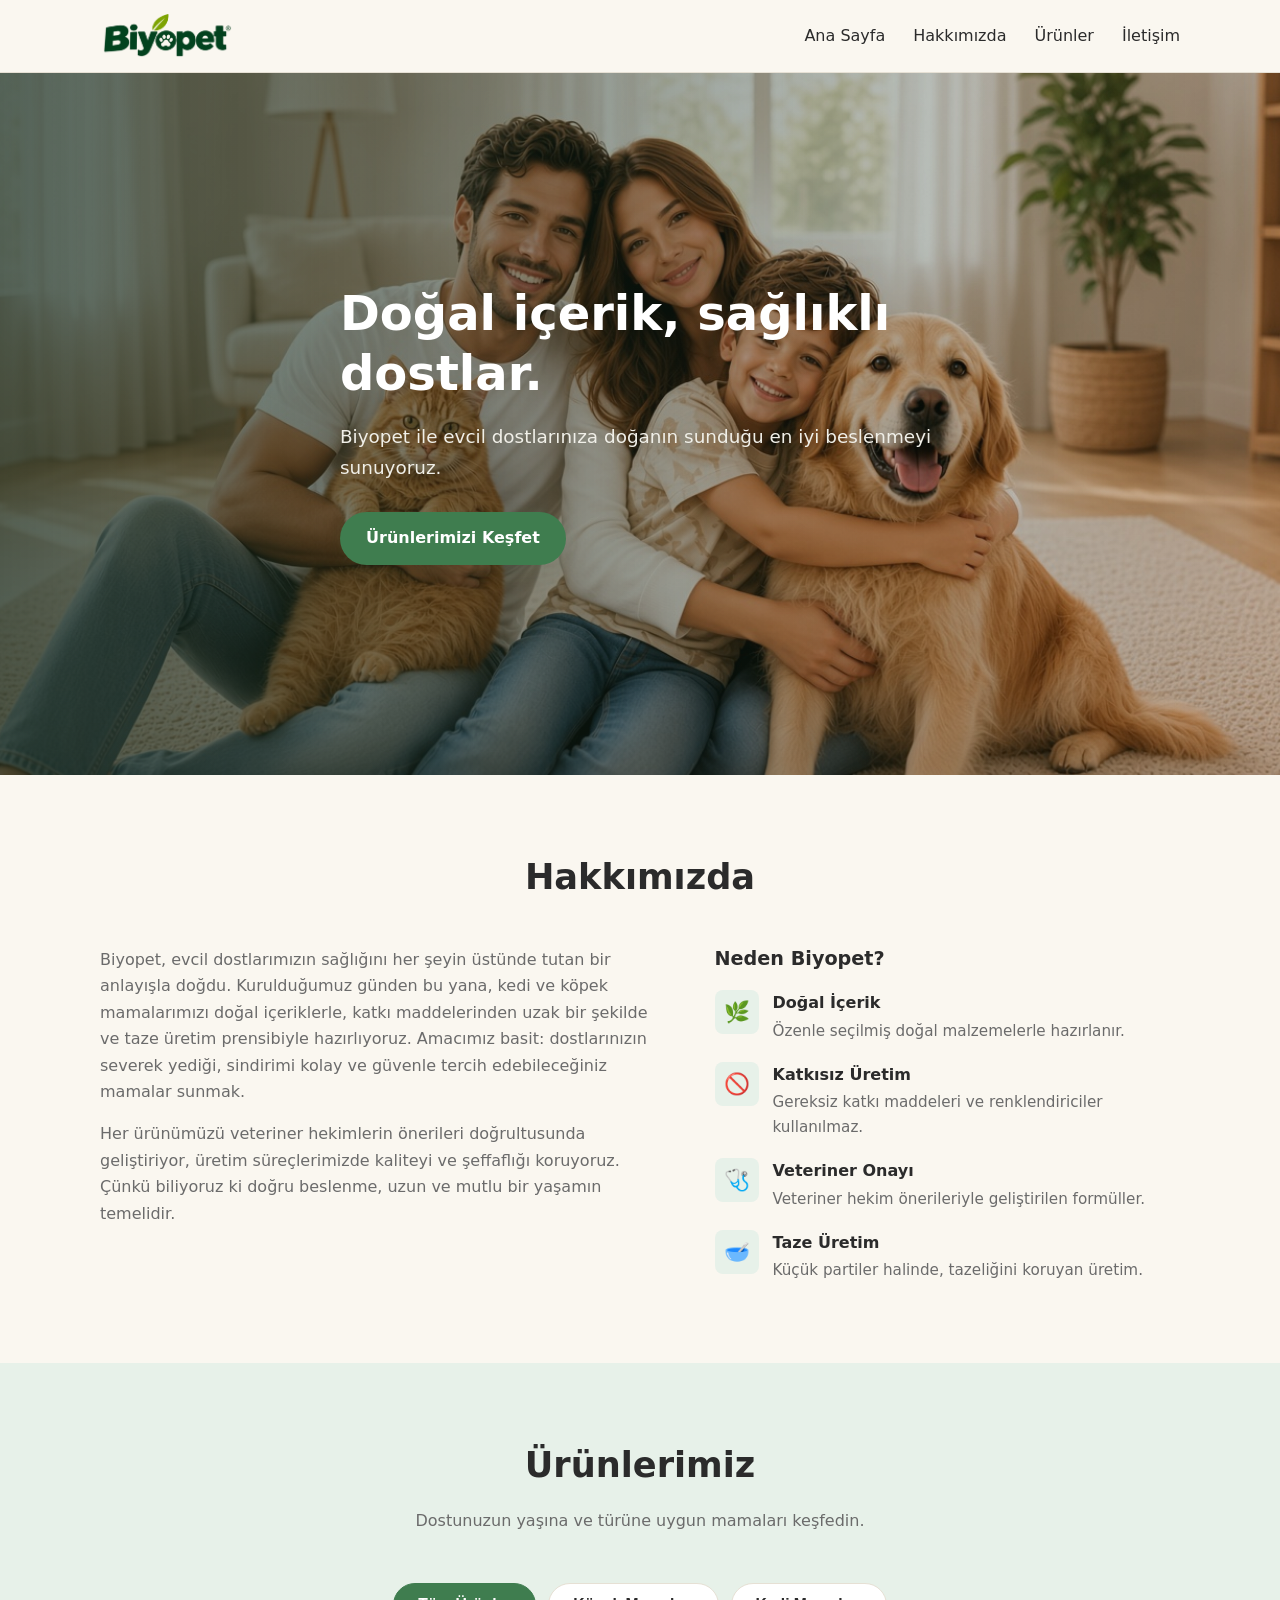
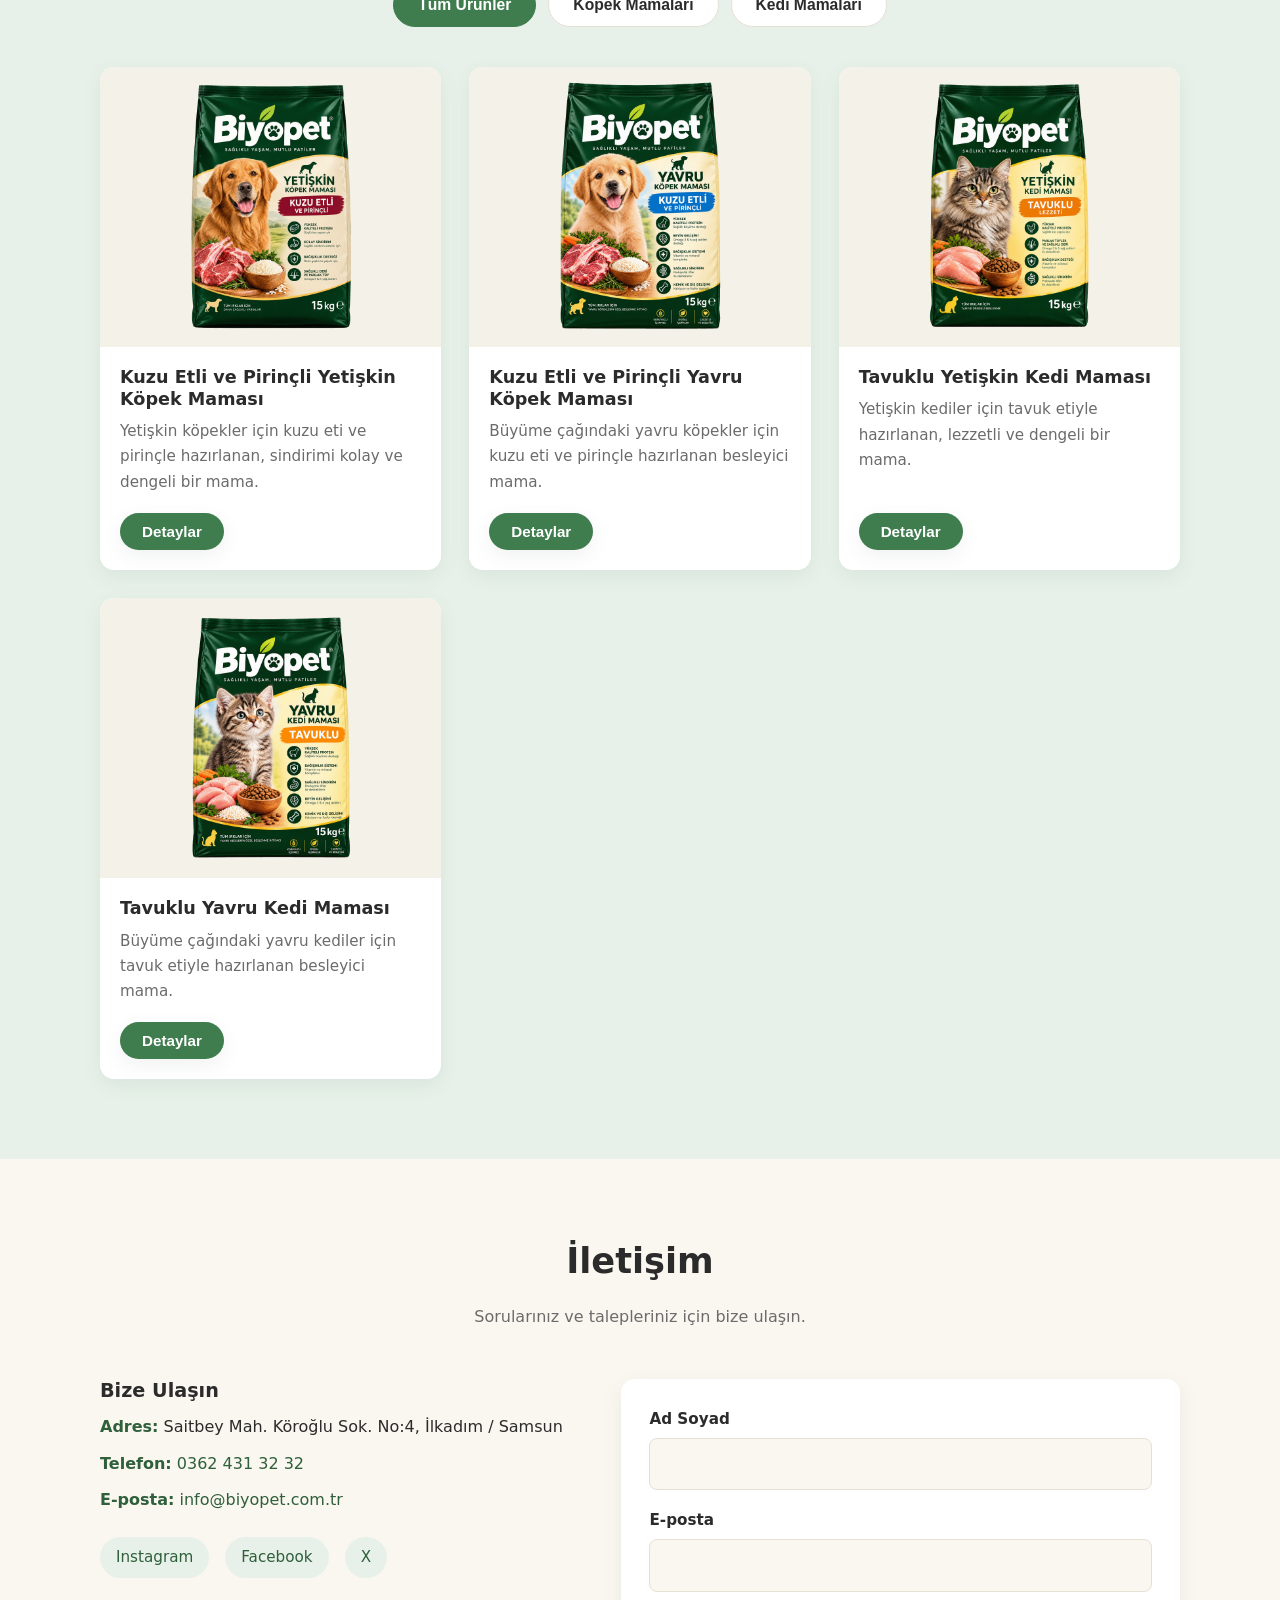
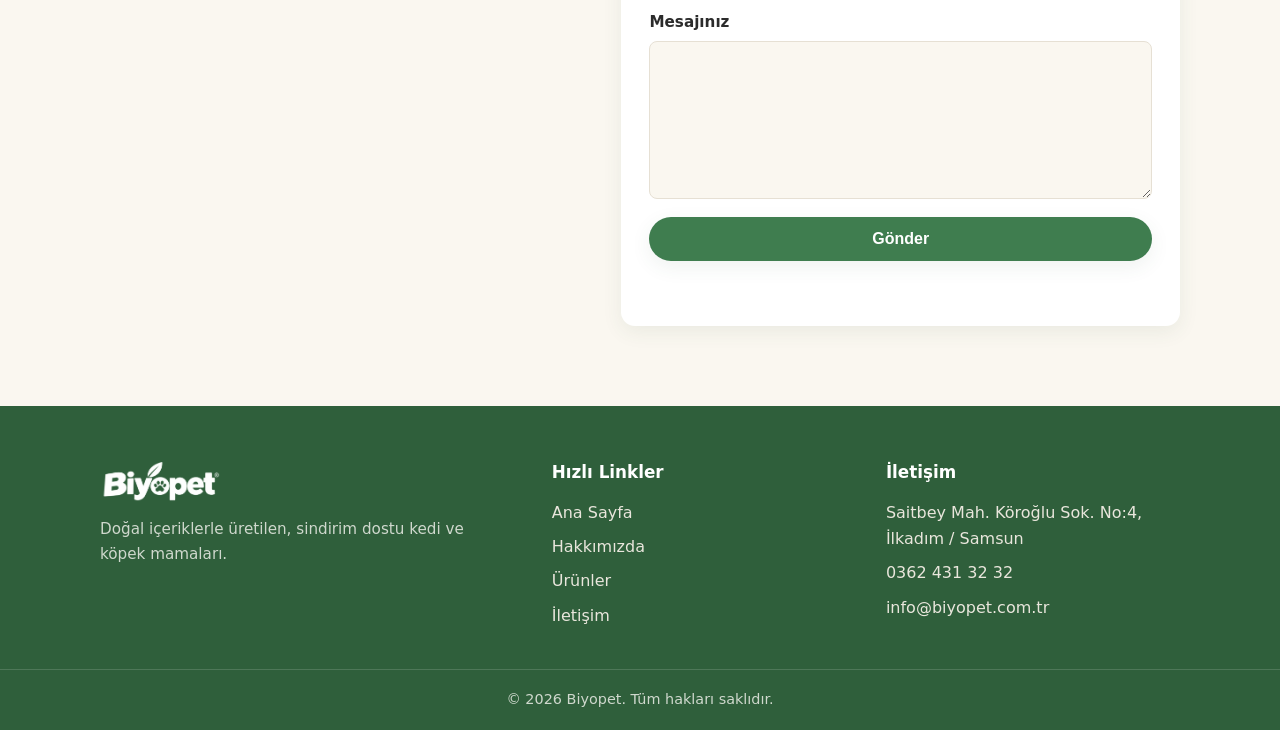
==== index.html @ e40a9bed "Add files via upload" ====
<!DOCTYPE html>
<html lang="tr">
<head>
  <meta charset="UTF-8" />
  <meta name="viewport" content="width=device-width, initial-scale=1.0" />
  <title>Biyopet | Doğal İçerikli Kedi ve Köpek Maması</title>
  <meta name="description" content="Biyopet, doğal içeriklerle üretilen, sindirim dostu ve veteriner onaylı kedi ve köpek mamaları sunar. Evcil dostlarınız için sağlıklı beslenme." />
  <meta name="theme-color" content="#3f7d4f" />

  <!-- Open Graph (opsiyonel, sosyal medya paylaşımı için) -->
  <meta property="og:title" content="Biyopet | Doğal İçerikli Kedi ve Köpek Maması" />
  <meta property="og:description" content="Doğal içeriklerle üretilen, sindirim dostu kedi ve köpek mamaları." />
  <meta property="og:type" content="website" />
  <meta property="og:image" content="images/hero.jpg" />

  <link rel="icon" type="image/png" href="images/logo.png" />
  <link rel="stylesheet" href="css/style.css" />
</head>
<body>

  <!-- ===================== HEADER / NAVBAR ===================== -->
  <header class="site-header" id="siteHeader">
    <div class="container header-inner">
      <a href="#anasayfa" class="logo-link" aria-label="Biyopet ana sayfa">
        <img src="images/logo.png" alt="Biyopet logosu" class="logo" />
      </a>

      <!-- Mobil hamburger butonu -->
      <button class="nav-toggle" id="navToggle" aria-label="Menüyü aç" aria-expanded="false" aria-controls="primaryNav">
        <span class="hamburger"></span>
      </button>

      <nav class="primary-nav" id="primaryNav" aria-label="Ana menü">
        <ul>
          <li><a href="#anasayfa">Ana Sayfa</a></li>
          <li><a href="#hakkimizda">Hakkımızda</a></li>
          <li><a href="#urunler">Ürünler</a></li>
          <li><a href="#iletisim">İletişim</a></li>
        </ul>
      </nav>
    </div>
  </header>

  <main>

    <!-- ===================== HERO ===================== -->
    <!-- HERO SLOGAN METNİ: burayı düzenle -->
    <section class="hero" id="anasayfa" aria-label="Tanıtım">
      <div class="hero-bg" role="img" aria-label="Bir aile, kedi ve köpeğiyle birlikte"></div>
      <div class="hero-overlay"></div>
      <div class="container hero-content">
        <h1>Doğal içerik, sağlıklı dostlar.</h1>
        <p>Biyopet ile evcil dostlarınıza doğanın sunduğu en iyi beslenmeyi sunuyoruz.</p>
        <a href="#urunler" class="btn btn-primary">Ürünlerimizi Keşfet</a>
      </div>
    </section>

    <!-- ===================== HAKKIMIZDA ===================== -->
    <section class="section about" id="hakkimizda">
      <div class="container">
        <div class="section-head">
          <h2>Hakkımızda</h2>
        </div>

        <div class="about-grid">
          <div class="about-text">
            <!-- HAKKIMIZDA METNİ: burayı düzenle -->
            <p>
              Biyopet, evcil dostlarımızın sağlığını her şeyin üstünde tutan bir anlayışla doğdu.
              Kurulduğumuz günden bu yana, kedi ve köpek mamalarımızı doğal içeriklerle, katkı maddelerinden
              uzak bir şekilde ve taze üretim prensibiyle hazırlıyoruz. Amacımız basit: dostlarınızın
              severek yediği, sindirimi kolay ve güvenle tercih edebileceğiniz mamalar sunmak.
            </p>
            <p>
              Her ürünümüzü veteriner hekimlerin önerileri doğrultusunda geliştiriyor, üretim süreçlerimizde
              kaliteyi ve şeffaflığı koruyoruz. Çünkü biliyoruz ki doğru beslenme, uzun ve mutlu bir yaşamın
              temelidir.
            </p>
          </div>

          <div class="about-features">
            <h3>Neden Biyopet?</h3>
            <ul class="feature-list">
              <!-- İkonlu maddeler: buradaki metinleri düzenleyebilirsin -->
              <li>
                <span class="feature-icon" aria-hidden="true">🌿</span>
                <div>
                  <strong>Doğal İçerik</strong>
                  <p>Özenle seçilmiş doğal malzemelerle hazırlanır.</p>
                </div>
              </li>
              <li>
                <span class="feature-icon" aria-hidden="true">🚫</span>
                <div>
                  <strong>Katkısız Üretim</strong>
                  <p>Gereksiz katkı maddeleri ve renklendiriciler kullanılmaz.</p>
                </div>
              </li>
              <li>
                <span class="feature-icon" aria-hidden="true">🩺</span>
                <div>
                  <strong>Veteriner Onayı</strong>
                  <p>Veteriner hekim önerileriyle geliştirilen formüller.</p>
                </div>
              </li>
              <li>
                <span class="feature-icon" aria-hidden="true">🥣</span>
                <div>
                  <strong>Taze Üretim</strong>
                  <p>Küçük partiler halinde, tazeliğini koruyan üretim.</p>
                </div>
              </li>
            </ul>
          </div>
        </div>
      </div>
    </section>

    <!-- ===================== ÜRÜNLER ===================== -->
    <section class="section products" id="urunler">
      <div class="container">
        <div class="section-head">
          <h2>Ürünlerimiz</h2>
          <p class="section-sub">Dostunuzun yaşına ve türüne uygun mamaları keşfedin.</p>
        </div>

        <!-- Kategori sekmeleri: Tümü / Köpek / Kedi -->
        <div class="tabs" role="tablist" aria-label="Ürün kategorileri">
          <button class="tab is-active" role="tab" aria-selected="true" data-category="tumu" id="tab-tumu" aria-controls="productGrid">
            Tüm Ürünler
          </button>
          <button class="tab" role="tab" aria-selected="false" data-category="kopek" id="tab-kopek" aria-controls="productGrid">
            Köpek Mamaları
          </button>
          <button class="tab" role="tab" aria-selected="false" data-category="kedi" id="tab-kedi" aria-controls="productGrid">
            Kedi Mamaları
          </button>
        </div>

        <!-- Ürün kartlarının basıldığı alan -->
        <div class="product-grid" id="productGrid" role="tabpanel" aria-labelledby="tab-tumu">
          <!-- JS ile doldurulur -->
          <p class="loading">Ürünler yükleniyor…</p>
        </div>
      </div>
    </section>

    <!-- ===================== İLETİŞİM ===================== -->
    <section class="section contact" id="iletisim">
      <div class="container">
        <div class="section-head">
          <h2>İletişim</h2>
          <p class="section-sub">Sorularınız ve talepleriniz için bize ulaşın.</p>
        </div>

        <div class="contact-grid">
          <!-- İletişim bilgileri: buradaki metinleri düzenle -->
          <div class="contact-info">
            <h3>Bize Ulaşın</h3>
            <ul class="contact-list">
              <li><strong>Adres:</strong> Saitbey Mah. Köroğlu Sok. No:4, İlkadım / Samsun</li>
              <li><strong>Telefon:</strong> <a href="tel:+903624313232">0362 431 32 32</a></li>
              <li><strong>E-posta:</strong> <a href="mailto:info@biyopet.com.tr">info@biyopet.com.tr</a></li>
            </ul>

            <div class="socials" aria-label="Sosyal medya">
              <!-- Sosyal medya linkleri: href değerlerini düzenle -->
              <a href="#" aria-label="Instagram">Instagram</a>
              <a href="#" aria-label="Facebook">Facebook</a>
              <a href="#" aria-label="X">X</a>
            </div>
          </div>

          <!-- İletişim formu (backend yok, sadece arayüz) -->
          <form class="contact-form" id="contactForm" novalidate>
            <div class="form-field">
              <label for="name">Ad Soyad</label>
              <input type="text" id="name" name="name" required autocomplete="name" />
            </div>
            <div class="form-field">
              <label for="email">E-posta</label>
              <input type="email" id="email" name="email" required autocomplete="email" />
            </div>
            <div class="form-field">
              <label for="message">Mesajınız</label>
              <textarea id="message" name="message" rows="5" required></textarea>
            </div>
            <button type="submit" class="btn btn-primary">Gönder</button>
            <p class="form-feedback" id="formFeedback" role="status" aria-live="polite"></p>
          </form>
        </div>
      </div>
    </section>

  </main>

  <!-- ===================== FOOTER ===================== -->
  <footer class="site-footer">
    <div class="container footer-grid">
      <div class="footer-brand">
        <img src="images/logo.png" alt="Biyopet logosu" class="logo footer-logo" />
        <!-- FOOTER KISA BİLGİ: burayı düzenle -->
        <p>Doğal içeriklerle üretilen, sindirim dostu kedi ve köpek mamaları.</p>
      </div>

      <div class="footer-links">
        <h3>Hızlı Linkler</h3>
        <ul>
          <li><a href="#anasayfa">Ana Sayfa</a></li>
          <li><a href="#hakkimizda">Hakkımızda</a></li>
          <li><a href="#urunler">Ürünler</a></li>
          <li><a href="#iletisim">İletişim</a></li>
        </ul>
      </div>

      <div class="footer-contact">
        <h3>İletişim</h3>
        <ul>
          <li>Saitbey Mah. Köroğlu Sok. No:4, İlkadım / Samsun</li>
          <li><a href="tel:+903624313232">0362 431 32 32</a></li>
          <li><a href="mailto:info@biyopet.com.tr">info@biyopet.com.tr</a></li>
        </ul>
      </div>
    </div>

    <div class="footer-bottom">
      <div class="container">
        <!-- TELİF SATIRI: yılı ve firma adını düzenle -->
        <p>&copy; <span id="year"></span> Biyopet. Tüm hakları saklıdır.</p>
      </div>
    </div>
  </footer>

  <!-- ===================== MODAL ===================== -->
  <div class="modal" id="productModal" aria-hidden="true" role="dialog" aria-modal="true" aria-labelledby="modalTitle">
    <div class="modal-backdrop" data-close></div>
    <div class="modal-content" role="document">
      <button class="modal-close" id="modalClose" aria-label="Kapat" data-close>&times;</button>
      <div class="modal-body">
        <img id="modalImage" src="" alt="" class="modal-image" />
        <div class="modal-text">
          <h3 id="modalTitle"></h3>
          <p id="modalLongDesc"></p>
          <h4>Öne Çıkan Özellikler</h4>
          <ul id="modalFeatures" class="modal-features"></ul>
        </div>
      </div>
    </div>
  </div>

  <script src="js/main.js" defer></script>
</body>
</html>
---- css/style.css ----
/* =========================================================
   Biyopet — style.css
   Renk paletini aşağıdaki değişkenlerden değiştirebilirsin.
   ========================================================= */

:root {
  /* Renk paleti */
  --color-primary: #3f7d4f;        /* ana yeşil */
  --color-primary-dark: #2f5f3b;   /* koyu yeşil */
  --color-primary-light: #e7f1e9;  /* açık yeşil arka plan */
  --color-accent: #c9a86a;         /* toprak/bej vurgu */
  --color-bg: #faf7f0;             /* krem arka plan */
  --color-surface: #ffffff;        /* kart yüzeyi */
  --color-text: #2b2b2b;           /* ana metin */
  --color-text-muted: #6b6b6b;     /* ikincil metin */
  --color-border: #e6e0d4;         /* ince kenarlık */
  --color-image-bg: #f4f1e8;       /* resim çerçevesi arka planı */

  /* Tipografi */
  --font-sans: system-ui, -apple-system, "Segoe UI", Roboto, "Helvetica Neue", Arial, sans-serif;

  /* Boşluk & yuvarlaklık */
  --radius-sm: 8px;
  --radius-md: 14px;
  --radius-lg: 22px;
  --shadow-soft: 0 6px 20px rgba(47, 95, 59, 0.08);
  --shadow-hover: 0 12px 28px rgba(47, 95, 59, 0.14);

  --container: 1120px;
  --transition: 0.25s ease;
}

/* ---------- Reset & temel ---------- */
*,
*::before,
*::after {
  box-sizing: border-box;
}

html {
  scroll-behavior: smooth;
  scroll-padding-top: 80px;
}

body {
  margin: 0;
  font-family: var(--font-sans);
  color: var(--color-text);
  background-color: var(--color-bg);
  line-height: 1.65;
  -webkit-font-smoothing: antialiased;
}

img {
  max-width: 100%;
  display: block;
}

a {
  color: var(--color-primary-dark);
  text-decoration: none;
  transition: color var(--transition);
}

a:hover {
  color: var(--color-primary);
}

h1, h2, h3, h4 {
  line-height: 1.25;
  margin: 0 0 0.6em;
  color: var(--color-text);
}

h1 { font-size: clamp(1.9rem, 4vw, 3rem); }
h2 { font-size: clamp(1.6rem, 3vw, 2.2rem); }
h3 { font-size: 1.2rem; }

p { margin: 0 0 1em; }

/* ---------- Yardımcılar ---------- */
.container {
  width: 100%;
  max-width: var(--container);
  margin: 0 auto;
  padding: 0 20px;
}

.section {
  padding: 80px 0;
}

.section-head {
  text-align: center;
  max-width: 640px;
  margin: 0 auto 48px;
}

.section-sub {
  color: var(--color-text-muted);
  margin: 0;
}

/* ---------- Butonlar ---------- */
.btn {
  display: inline-block;
  padding: 13px 26px;
  border-radius: 999px;
  font-weight: 600;
  font-size: 1rem;
  border: none;
  cursor: pointer;
  transition: transform var(--transition), box-shadow var(--transition), background-color var(--transition);
}

.btn-primary {
  background-color: var(--color-primary);
  color: #fff;
  box-shadow: var(--shadow-soft);
}

.btn-primary:hover {
  background-color: var(--color-primary-dark);
  color: #fff;
  transform: translateY(-2px);
  box-shadow: var(--shadow-hover);
}

/* ---------- Header / Navbar ---------- */
.site-header {
  position: sticky;
  top: 0;
  z-index: 100;
  background-color: rgba(250, 247, 240, 0.92);
  backdrop-filter: blur(8px);
  border-bottom: 1px solid var(--color-border);
}

.header-inner {
  display: flex;
  align-items: center;
  justify-content: space-between;
  height: 72px;
}

.logo {
  height: 44px;
  width: auto;
}

.primary-nav ul {
  display: flex;
  gap: 28px;
  list-style: none;
  margin: 0;
  padding: 0;
}

.primary-nav a {
  font-weight: 500;
  color: var(--color-text);
  position: relative;
  padding: 6px 0;
}

.primary-nav a::after {
  content: "";
  position: absolute;
  left: 0;
  bottom: 0;
  height: 2px;
  width: 0;
  background-color: var(--color-primary);
  transition: width var(--transition);
}

.primary-nav a:hover {
  color: var(--color-primary-dark);
}

.primary-nav a:hover::after {
  width: 100%;
}

/* Hamburger */
.nav-toggle {
  display: none;
  background: none;
  border: none;
  padding: 8px;
  cursor: pointer;
}

.hamburger,
.hamburger::before,
.hamburger::after {
  display: block;
  width: 24px;
  height: 2px;
  background-color: var(--color-text);
  transition: transform var(--transition), opacity var(--transition);
}

.hamburger {
  position: relative;
}

.hamburger::before,
.hamburger::after {
  content: "";
  position: absolute;
  left: 0;
}

.hamburger::before { top: -7px; }
.hamburger::after { top: 7px; }

.nav-toggle[aria-expanded="true"] .hamburger {
  background-color: transparent;
}
.nav-toggle[aria-expanded="true"] .hamburger::before {
  transform: rotate(45deg);
  top: 0;
}
.nav-toggle[aria-expanded="true"] .hamburger::after {
  transform: rotate(-45deg);
  top: 0;
}

/* ---------- Hero ---------- */
.hero {
  position: relative;
  min-height: 78vh;
  display: flex;
  align-items: center;
  overflow: hidden;
}

.hero-bg {
  position: absolute;
  inset: 0;
  background-image: url("../images/hero.jpg");
  background-size: cover;
  background-position: center;
  z-index: 0;
}

.hero-overlay {
  position: absolute;
  inset: 0;
  background: linear-gradient(90deg, rgba(20, 40, 25, 0.72) 0%, rgba(20, 40, 25, 0.35) 60%, rgba(20, 40, 25, 0.15) 100%);
  z-index: 1;
}

.hero-content {
  position: relative;
  z-index: 2;
  color: #fff;
  max-width: 640px;
}

.hero-content h1 {
  color: #fff;
  margin-bottom: 0.4em;
}

.hero-content p {
  font-size: 1.15rem;
  color: #f0efe8;
  margin-bottom: 1.6em;
}

/* ---------- Hakkımızda ---------- */
.about-grid {
  display: grid;
  grid-template-columns: 1.2fr 1fr;
  gap: 56px;
  align-items: start;
}

.about-text p {
  color: var(--color-text-muted);
}

.about-features h3 {
  margin-bottom: 1em;
}

.feature-list {
  list-style: none;
  margin: 0;
  padding: 0;
  display: grid;
  gap: 18px;
}

.feature-list li {
  display: flex;
  gap: 14px;
  align-items: flex-start;
}

.feature-icon {
  flex-shrink: 0;
  width: 44px;
  height: 44px;
  display: grid;
  place-items: center;
  background-color: var(--color-primary-light);
  border-radius: var(--radius-sm);
  font-size: 1.3rem;
}

.feature-list strong {
  display: block;
  margin-bottom: 2px;
}

.feature-list p {
  margin: 0;
  color: var(--color-text-muted);
  font-size: 0.95rem;
}

/* ---------- Ürünler ---------- */
.products {
  background-color: var(--color-primary-light);
}

.tabs {
  display: flex;
  justify-content: center;
  gap: 12px;
  margin-bottom: 40px;
  flex-wrap: wrap;
}

.tab {
  background-color: var(--color-surface);
  color: var(--color-text);
  border: 1px solid var(--color-border);
  padding: 12px 24px;
  border-radius: 999px;
  font-size: 0.98rem;
  font-weight: 600;
  cursor: pointer;
  white-space: nowrap;
  transition: background-color var(--transition), color var(--transition), border-color var(--transition);
}

.tab:hover {
  border-color: var(--color-primary);
}

.tab.is-active {
  background-color: var(--color-primary);
  color: #fff;
  border-color: var(--color-primary);
}

.product-grid {
  display: grid;
  grid-template-columns: repeat(auto-fill, minmax(280px, 1fr));
  gap: 28px;
}

.loading {
  grid-column: 1 / -1;
  text-align: center;
  color: var(--color-text-muted);
}

/* Ürün kartı */
.product-card {
  background-color: var(--color-surface);
  border-radius: var(--radius-md);
  overflow: hidden;
  box-shadow: var(--shadow-soft);
  display: flex;
  flex-direction: column;
  transition: transform var(--transition), box-shadow var(--transition);
  opacity: 0;
  transform: translateY(12px);
  animation: fadeUp 0.5s ease forwards;
}

.product-card:hover {
  transform: translateY(-4px);
  box-shadow: var(--shadow-hover);
}

/* Kart görseli: daha büyük alan + tam sığdırma (kırpma yok) */
.product-card img {
  width: 100%;
  height: 280px;
  object-fit: contain;
  object-position: center;
  background-color: var(--color-image-bg);
  padding: 14px;
  display: block;
}

.product-card-body {
  padding: 20px;
  display: flex;
  flex-direction: column;
  flex: 1;
}

.product-card-body h3 {
  font-size: 1.1rem;
  margin-bottom: 0.5em;
}

.product-card-body p {
  color: var(--color-text-muted);
  font-size: 0.95rem;
  flex: 1;
  margin-bottom: 1.2em;
}

.product-card-body .btn {
  align-self: flex-start;
  padding: 10px 22px;
  font-size: 0.95rem;
}

@keyframes fadeUp {
  to {
    opacity: 1;
    transform: translateY(0);
  }
}

/* ---------- İletişim ---------- */
.contact-grid {
  display: grid;
  grid-template-columns: 1fr 1.2fr;
  gap: 56px;
  align-items: start;
}

.contact-list {
  list-style: none;
  margin: 0 0 24px;
  padding: 0;
  display: grid;
  gap: 10px;
}

.contact-list strong {
  color: var(--color-primary-dark);
}

.socials {
  display: flex;
  gap: 16px;
  flex-wrap: wrap;
}

.socials a {
  padding: 8px 16px;
  border-radius: 999px;
  background-color: var(--color-primary-light);
  color: var(--color-primary-dark);
  font-weight: 500;
  font-size: 0.95rem;
  transition: background-color var(--transition), color var(--transition);
}

.socials a:hover {
  background-color: var(--color-primary);
  color: #fff;
}

/* Form */
.contact-form {
  background-color: var(--color-surface);
  padding: 28px;
  border-radius: var(--radius-md);
  box-shadow: var(--shadow-soft);
  display: grid;
  gap: 18px;
}

.form-field {
  display: grid;
  gap: 6px;
}

.form-field label {
  font-weight: 600;
  font-size: 0.95rem;
}

.form-field input,
.form-field textarea {
  font: inherit;
  padding: 12px 14px;
  border: 1px solid var(--color-border);
  border-radius: var(--radius-sm);
  background-color: var(--color-bg);
  color: var(--color-text);
  transition: border-color var(--transition), box-shadow var(--transition);
}

.form-field input:focus,
.form-field textarea:focus {
  outline: none;
  border-color: var(--color-primary);
  box-shadow: 0 0 0 3px rgba(63, 125, 79, 0.18);
}

.form-feedback {
  margin: 0;
  font-weight: 600;
  color: var(--color-primary-dark);
  min-height: 1.2em;
}

/* ---------- Footer ---------- */
.site-footer {
  background-color: var(--color-primary-dark);
  color: #e9e6dc;
  padding-top: 56px;
}

.site-footer h3 {
  color: #fff;
  font-size: 1.05rem;
  margin-bottom: 1em;
}

.footer-grid {
  display: grid;
  grid-template-columns: 1.4fr 1fr 1fr;
  gap: 40px;
  padding-bottom: 40px;
}

.footer-brand p {
  color: #cfd8cd;
  font-size: 0.95rem;
  margin-top: 1em;
}

.footer-logo {
  height: 40px;
  filter: brightness(0) invert(1);
}

.footer-links ul,
.footer-contact ul {
  list-style: none;
  margin: 0;
  padding: 0;
  display: grid;
  gap: 8px;
}

.footer-links a,
.footer-contact a {
  color: #e9e6dc;
}

.footer-links a:hover,
.footer-contact a:hover {
  color: #fff;
  text-decoration: underline;
}

.footer-bottom {
  border-top: 1px solid rgba(255, 255, 255, 0.15);
  padding: 18px 0;
  font-size: 0.9rem;
  color: #cfd8cd;
}

.footer-bottom p {
  margin: 0;
  text-align: center;
}

/* ---------- Modal ---------- */
.modal {
  position: fixed;
  inset: 0;
  z-index: 200;
  display: none;
}

.modal.is-open {
  display: block;
}

.modal-backdrop {
  position: absolute;
  inset: 0;
  background-color: rgba(20, 30, 22, 0.6);
  animation: fadeIn 0.2s ease;
}

.modal-content {
  position: relative;
  background-color: var(--color-surface);
  max-width: 760px;
  width: calc(100% - 40px);
  margin: 6vh auto;
  border-radius: var(--radius-lg);
  padding: 28px;
  max-height: 88vh;
  overflow-y: auto;
  box-shadow: var(--shadow-hover);
  animation: modalIn 0.25s ease;
}

.modal-close {
  position: absolute;
  top: 12px;
  right: 16px;
  background: none;
  border: none;
  font-size: 2rem;
  line-height: 1;
  cursor: pointer;
  color: var(--color-text-muted);
  transition: color var(--transition);
}

.modal-close:hover {
  color: var(--color-primary-dark);
}

.modal-body {
  display: grid;
  grid-template-columns: 1fr 1.3fr;
  gap: 28px;
  align-items: start;
}

/* Modal görseli: kırpılmadan tam sığdırma */
.modal-image {
  width: 100%;
  border-radius: var(--radius-md);
  object-fit: contain;
  aspect-ratio: 1 / 1;
  background-color: var(--color-image-bg);
  padding: 14px;
  display: block;
}

.modal-text h3 {
  margin-top: 0;
  padding-right: 24px;
}

.modal-text p {
  color: var(--color-text-muted);
}

.modal-features {
  list-style: none;
  margin: 0;
  padding: 0;
  display: grid;
  gap: 8px;
}

.modal-features li {
  padding-left: 26px;
  position: relative;
  color: var(--color-text);
}

.modal-features li::before {
  content: "✓";
  position: absolute;
  left: 0;
  color: var(--color-primary);
  font-weight: 700;
}

@keyframes fadeIn {
  from { opacity: 0; }
  to { opacity: 1; }
}

@keyframes modalIn {
  from { opacity: 0; transform: translateY(16px); }
  to { opacity: 1; transform: translateY(0); }
}

/* ---------- Erişilebilirlik: reduced motion ---------- */
@media (prefers-reduced-motion: reduce) {
  * {
    animation-duration: 0.001ms !important;
    transition-duration: 0.001ms !important;
    scroll-behavior: auto !important;
  }
}

/* ---------- Responsive ---------- */
@media (max-width: 900px) {
  .about-grid,
  .contact-grid {
    grid-template-columns: 1fr;
    gap: 40px;
  }

  .footer-grid {
    grid-template-columns: 1fr 1fr;
  }

  .modal-body {
    grid-template-columns: 1fr;
  }

  /* Tablet: modal görseli yatay, tamamı görünsün */
  .modal-image {
    aspect-ratio: 16 / 9;
    max-height: 360px;
  }
}

@media (max-width: 720px) {
  .section {
    padding: 60px 0;
  }

  /* Mobil menü */
  .nav-toggle {
    display: block;
  }

  .primary-nav {
    position: absolute;
    top: 72px;
    left: 0;
    right: 0;
    background-color: var(--color-surface);
    border-bottom: 1px solid var(--color-border);
    box-shadow: var(--shadow-soft);
    max-height: 0;
    overflow: hidden;
    transition: max-height 0.3s ease;
  }

  .primary-nav.is-open {
    max-height: 320px;
  }

  .primary-nav ul {
    flex-direction: column;
    gap: 0;
    padding: 8px 20px 16px;
  }

  .primary-nav li {
    border-bottom: 1px solid var(--color-border);
  }

  .primary-nav li:last-child {
    border-bottom: none;
  }

  .primary-nav a {
    display: block;
    padding: 14px 0;
  }

  .hero {
    min-height: 68vh;
  }

  /* Mobilde sekmeler eşit genişlikte 3 sütun */
  .tabs {
    gap: 8px;
    flex-wrap: nowrap;
  }

  .tab {
    flex: 1;
    padding: 10px 8px;
    font-size: 0.85rem;
    text-align: center;
  }

  /* Mobilde kart görseli biraz küçülür ama tam sığar */
  .product-card img {
    height: 220px;
    padding: 10px;
  }

  .product-grid {
    grid-template-columns: 1fr;
  }

  .footer-grid {
    grid-template-columns: 1fr;
    gap: 28px;
  }

  .modal-content {
    padding: 20px;
    margin: 4vh auto;
  }

  .modal-image {
    max-height: 260px;
    padding: 10px;
  }
}
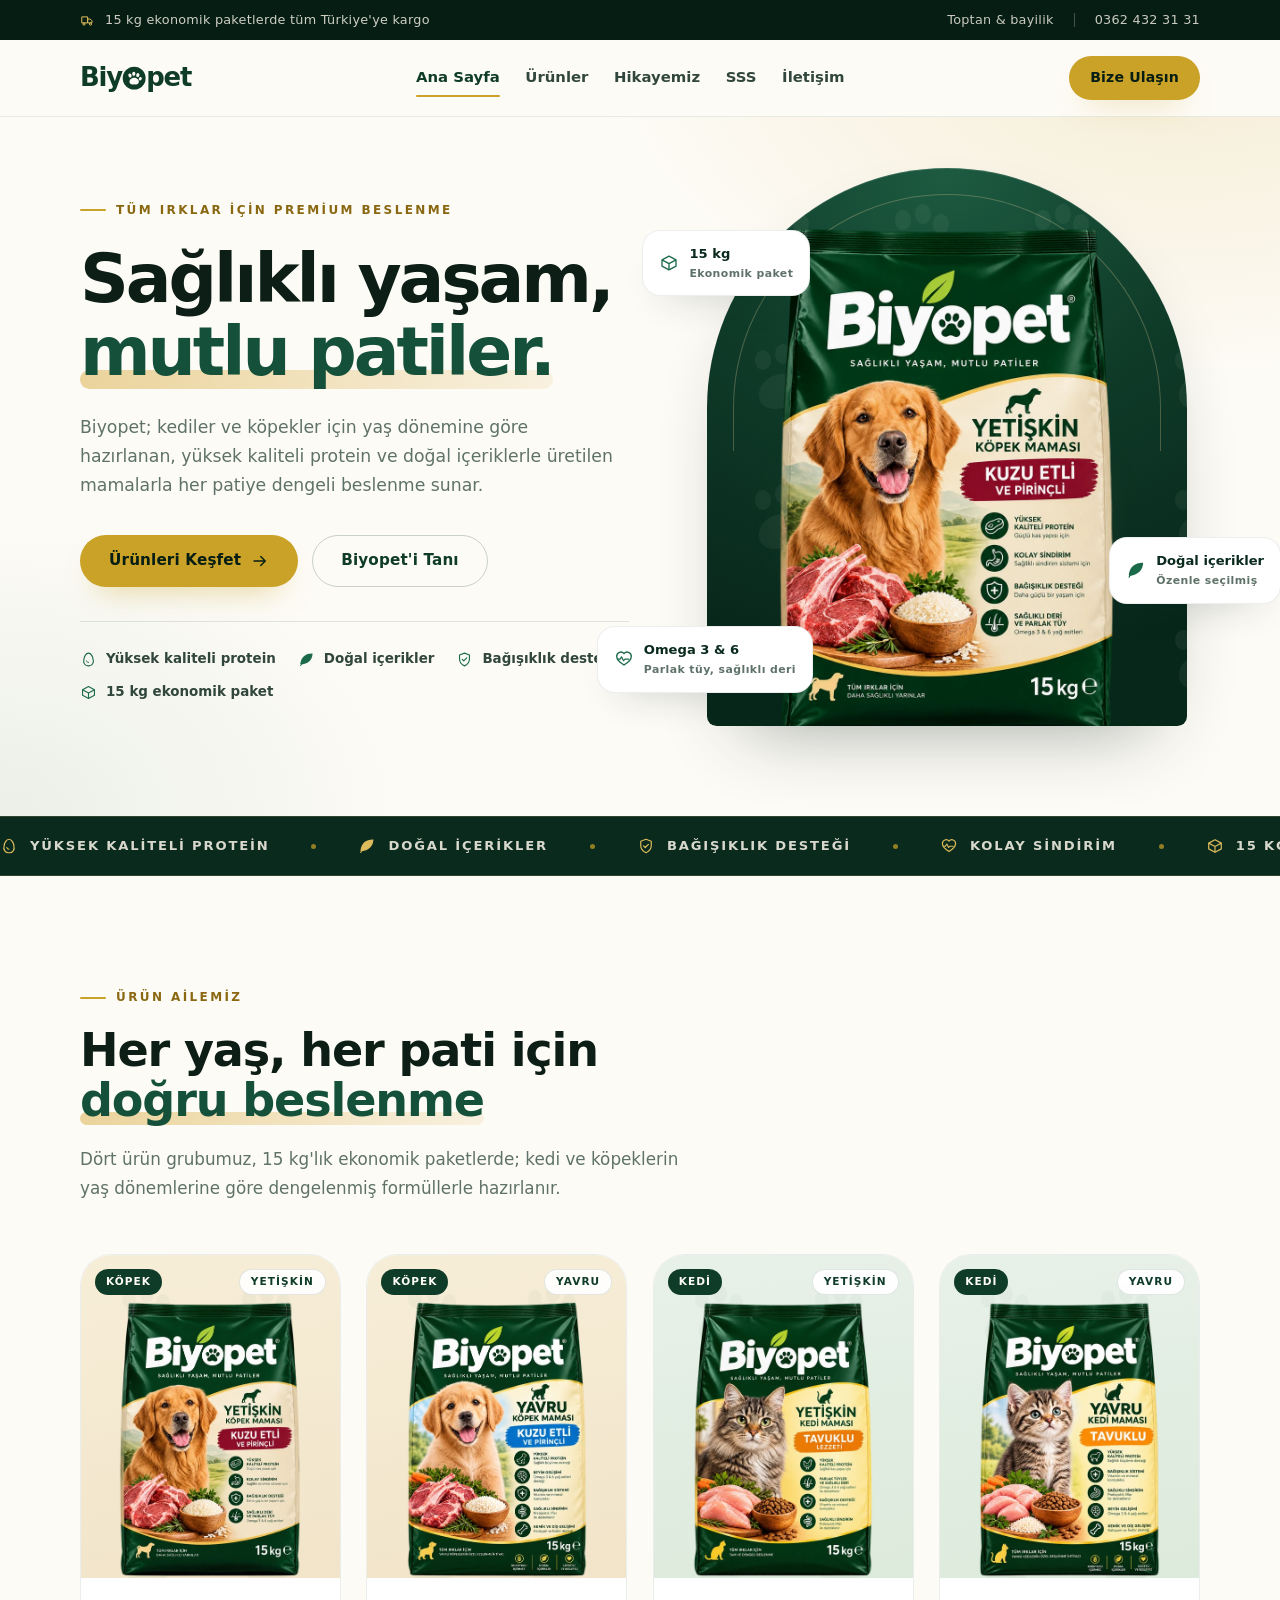
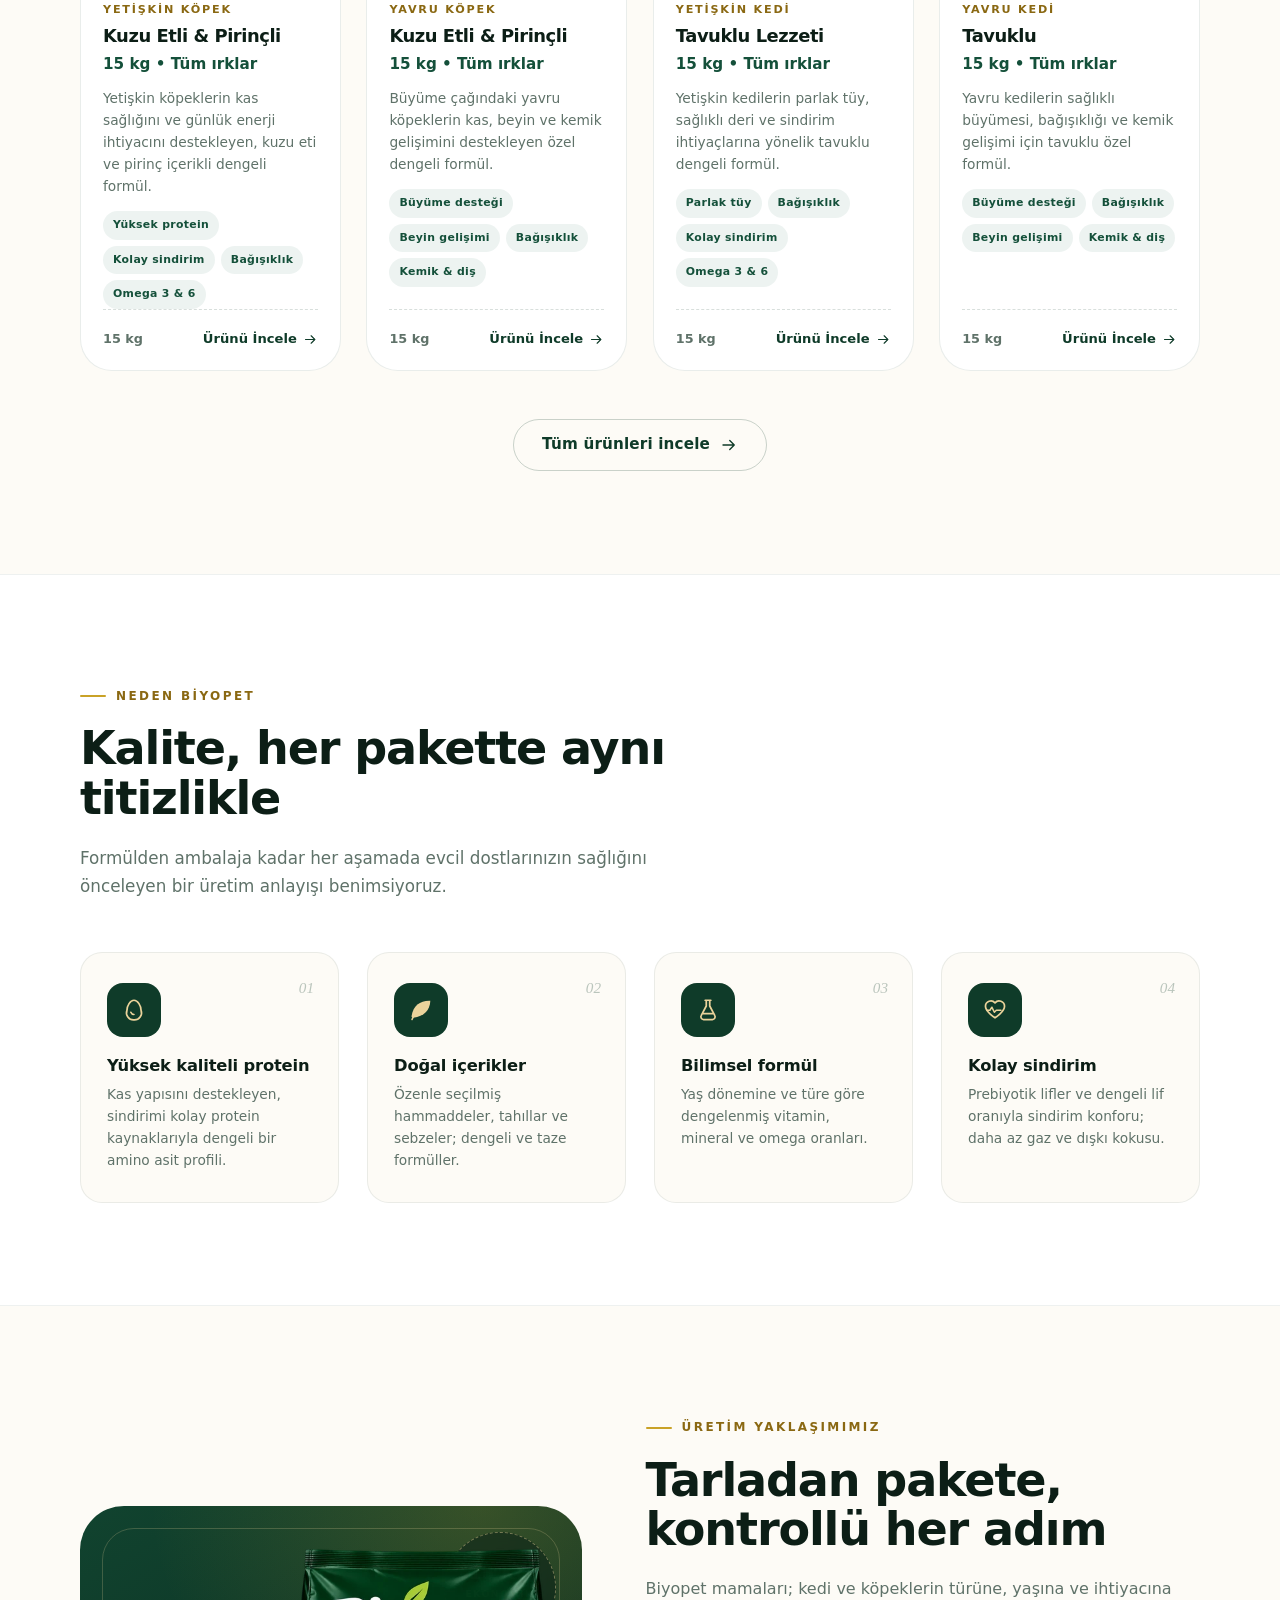
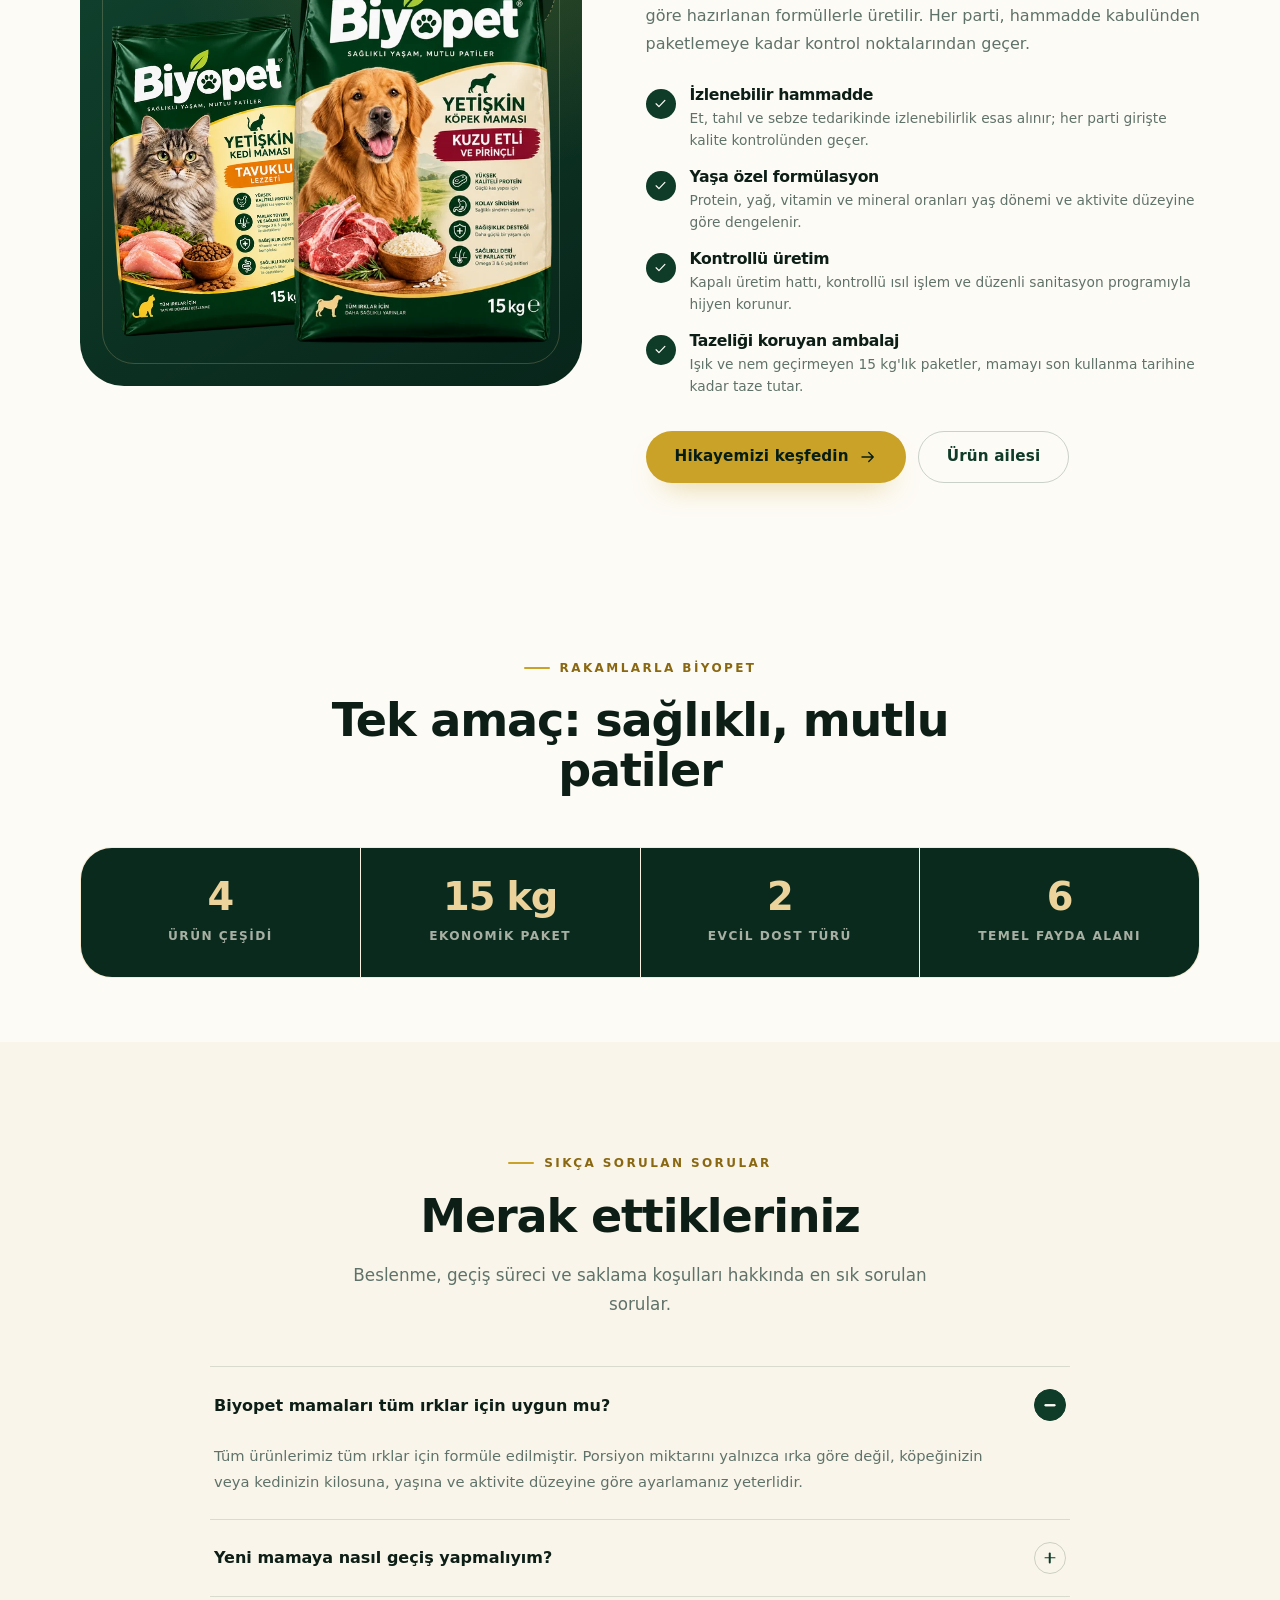
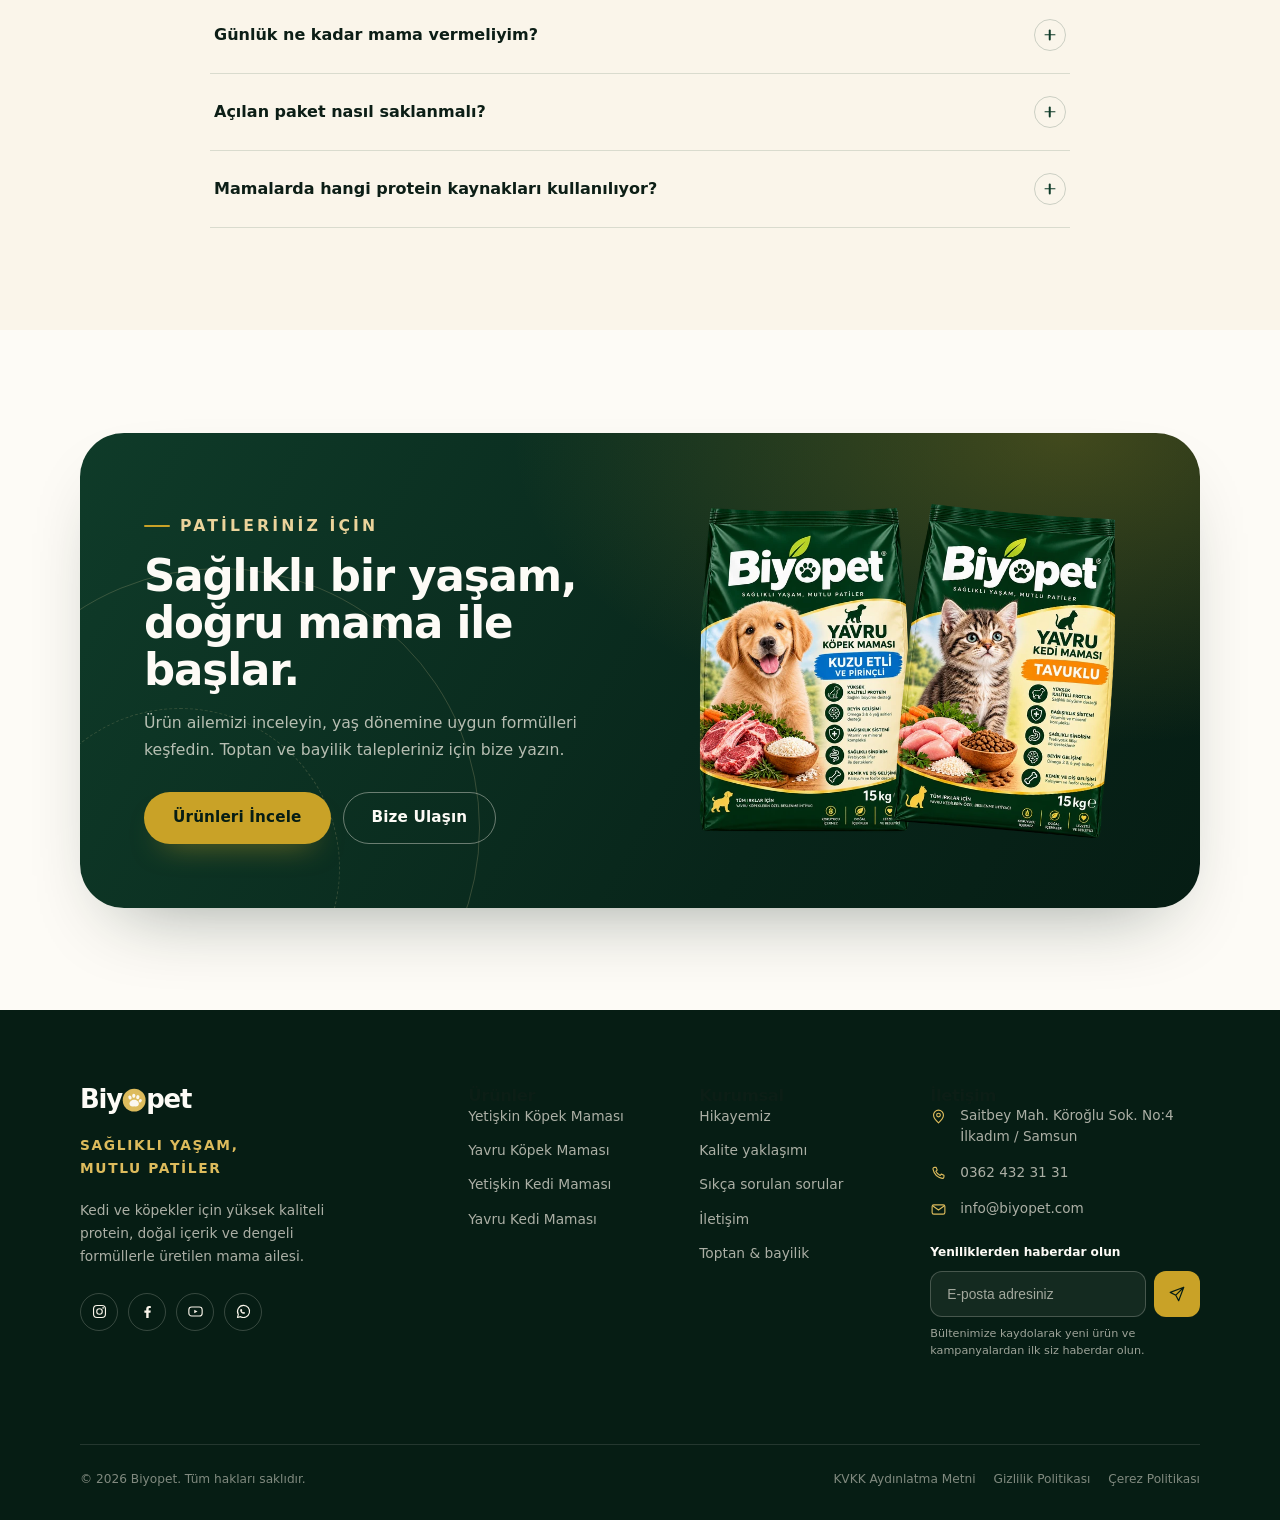
==== commit 329db62b: "Add files via upload" ====
--- a/index.html
+++ b/index.html
@@ -1,253 +1,634 @@
-<!DOCTYPE html>
-<html lang="tr">
-<head>
-  <meta charset="UTF-8" />
-  <meta name="viewport" content="width=device-width, initial-scale=1.0" />
-  <title>Biyopet | Doğal İçerikli Kedi ve Köpek Maması</title>
-  <meta name="description" content="Biyopet, doğal içeriklerle üretilen, sindirim dostu ve veteriner onaylı kedi ve köpek mamaları sunar. Evcil dostlarınız için sağlıklı beslenme." />
-  <meta name="theme-color" content="#3f7d4f" />
-
-  <!-- Open Graph (opsiyonel, sosyal medya paylaşımı için) -->
-  <meta property="og:title" content="Biyopet | Doğal İçerikli Kedi ve Köpek Maması" />
-  <meta property="og:description" content="Doğal içeriklerle üretilen, sindirim dostu kedi ve köpek mamaları." />
-  <meta property="og:type" content="website" />
-  <meta property="og:image" content="images/hero.jpg" />
-
-  <link rel="icon" type="image/png" href="images/logo.png" />
-  <link rel="stylesheet" href="css/style.css" />
-</head>
-<body>
-
-  <!-- ===================== HEADER / NAVBAR ===================== -->
-  <header class="site-header" id="siteHeader">
-    <div class="container header-inner">
-      <a href="#anasayfa" class="logo-link" aria-label="Biyopet ana sayfa">
-        <img src="images/logo.png" alt="Biyopet logosu" class="logo" />
-      </a>
-
-      <!-- Mobil hamburger butonu -->
-      <button class="nav-toggle" id="navToggle" aria-label="Menüyü aç" aria-expanded="false" aria-controls="primaryNav">
-        <span class="hamburger"></span>
-      </button>
-
-      <nav class="primary-nav" id="primaryNav" aria-label="Ana menü">
-        <ul>
-          <li><a href="#anasayfa">Ana Sayfa</a></li>
-          <li><a href="#hakkimizda">Hakkımızda</a></li>
-          <li><a href="#urunler">Ürünler</a></li>
-          <li><a href="#iletisim">İletişim</a></li>
-        </ul>
-      </nav>
-    </div>
-  </header>
-
-  <main>
-
-    <!-- ===================== HERO ===================== -->
-    <!-- HERO SLOGAN METNİ: burayı düzenle -->
-    <section class="hero" id="anasayfa" aria-label="Tanıtım">
-      <div class="hero-bg" role="img" aria-label="Bir aile, kedi ve köpeğiyle birlikte"></div>
-      <div class="hero-overlay"></div>
-      <div class="container hero-content">
-        <h1>Doğal içerik, sağlıklı dostlar.</h1>
-        <p>Biyopet ile evcil dostlarınıza doğanın sunduğu en iyi beslenmeyi sunuyoruz.</p>
-        <a href="#urunler" class="btn btn-primary">Ürünlerimizi Keşfet</a>
-      </div>
-    </section>
-
-    <!-- ===================== HAKKIMIZDA ===================== -->
-    <section class="section about" id="hakkimizda">
-      <div class="container">
-        <div class="section-head">
-          <h2>Hakkımızda</h2>
-        </div>
-
-        <div class="about-grid">
-          <div class="about-text">
-            <!-- HAKKIMIZDA METNİ: burayı düzenle -->
-            <p>
-              Biyopet, evcil dostlarımızın sağlığını her şeyin üstünde tutan bir anlayışla doğdu.
-              Kurulduğumuz günden bu yana, kedi ve köpek mamalarımızı doğal içeriklerle, katkı maddelerinden
-              uzak bir şekilde ve taze üretim prensibiyle hazırlıyoruz. Amacımız basit: dostlarınızın
-              severek yediği, sindirimi kolay ve güvenle tercih edebileceğiniz mamalar sunmak.
-            </p>
-            <p>
-              Her ürünümüzü veteriner hekimlerin önerileri doğrultusunda geliştiriyor, üretim süreçlerimizde
-              kaliteyi ve şeffaflığı koruyoruz. Çünkü biliyoruz ki doğru beslenme, uzun ve mutlu bir yaşamın
-              temelidir.
-            </p>
-          </div>
-
-          <div class="about-features">
-            <h3>Neden Biyopet?</h3>
-            <ul class="feature-list">
-              <!-- İkonlu maddeler: buradaki metinleri düzenleyebilirsin -->
-              <li>
-                <span class="feature-icon" aria-hidden="true">🌿</span>
-                <div>
-                  <strong>Doğal İçerik</strong>
-                  <p>Özenle seçilmiş doğal malzemelerle hazırlanır.</p>
-                </div>
-              </li>
-              <li>
-                <span class="feature-icon" aria-hidden="true">🚫</span>
-                <div>
-                  <strong>Katkısız Üretim</strong>
-                  <p>Gereksiz katkı maddeleri ve renklendiriciler kullanılmaz.</p>
-                </div>
-              </li>
-              <li>
-                <span class="feature-icon" aria-hidden="true">🩺</span>
-                <div>
-                  <strong>Veteriner Onayı</strong>
-                  <p>Veteriner hekim önerileriyle geliştirilen formüller.</p>
-                </div>
-              </li>
-              <li>
-                <span class="feature-icon" aria-hidden="true">🥣</span>
-                <div>
-                  <strong>Taze Üretim</strong>
-                  <p>Küçük partiler halinde, tazeliğini koruyan üretim.</p>
-                </div>
-              </li>
-            </ul>
-          </div>
-        </div>
-      </div>
-    </section>
-
-    <!-- ===================== ÜRÜNLER ===================== -->
-    <section class="section products" id="urunler">
-      <div class="container">
-        <div class="section-head">
-          <h2>Ürünlerimiz</h2>
-          <p class="section-sub">Dostunuzun yaşına ve türüne uygun mamaları keşfedin.</p>
-        </div>
-
-        <!-- Kategori sekmeleri: Tümü / Köpek / Kedi -->
-        <div class="tabs" role="tablist" aria-label="Ürün kategorileri">
-          <button class="tab is-active" role="tab" aria-selected="true" data-category="tumu" id="tab-tumu" aria-controls="productGrid">
-            Tüm Ürünler
-          </button>
-          <button class="tab" role="tab" aria-selected="false" data-category="kopek" id="tab-kopek" aria-controls="productGrid">
-            Köpek Mamaları
-          </button>
-          <button class="tab" role="tab" aria-selected="false" data-category="kedi" id="tab-kedi" aria-controls="productGrid">
-            Kedi Mamaları
-          </button>
-        </div>
-
-        <!-- Ürün kartlarının basıldığı alan -->
-        <div class="product-grid" id="productGrid" role="tabpanel" aria-labelledby="tab-tumu">
-          <!-- JS ile doldurulur -->
-          <p class="loading">Ürünler yükleniyor…</p>
-        </div>
-      </div>
-    </section>
-
-    <!-- ===================== İLETİŞİM ===================== -->
-    <section class="section contact" id="iletisim">
-      <div class="container">
-        <div class="section-head">
-          <h2>İletişim</h2>
-          <p class="section-sub">Sorularınız ve talepleriniz için bize ulaşın.</p>
-        </div>
-
-        <div class="contact-grid">
-          <!-- İletişim bilgileri: buradaki metinleri düzenle -->
-          <div class="contact-info">
-            <h3>Bize Ulaşın</h3>
-            <ul class="contact-list">
-              <li><strong>Adres:</strong> Saitbey Mah. Köroğlu Sok. No:4, İlkadım / Samsun</li>
-              <li><strong>Telefon:</strong> <a href="tel:+903624313232">0362 431 32 32</a></li>
-              <li><strong>E-posta:</strong> <a href="mailto:info@biyopet.com.tr">info@biyopet.com.tr</a></li>
-            </ul>
-
-            <div class="socials" aria-label="Sosyal medya">
-              <!-- Sosyal medya linkleri: href değerlerini düzenle -->
-              <a href="#" aria-label="Instagram">Instagram</a>
-              <a href="#" aria-label="Facebook">Facebook</a>
-              <a href="#" aria-label="X">X</a>
-            </div>
-          </div>
-
-          <!-- İletişim formu (backend yok, sadece arayüz) -->
-          <form class="contact-form" id="contactForm" novalidate>
-            <div class="form-field">
-              <label for="name">Ad Soyad</label>
-              <input type="text" id="name" name="name" required autocomplete="name" />
-            </div>
-            <div class="form-field">
-              <label for="email">E-posta</label>
-              <input type="email" id="email" name="email" required autocomplete="email" />
-            </div>
-            <div class="form-field">
-              <label for="message">Mesajınız</label>
-              <textarea id="message" name="message" rows="5" required></textarea>
-            </div>
-            <button type="submit" class="btn btn-primary">Gönder</button>
-            <p class="form-feedback" id="formFeedback" role="status" aria-live="polite"></p>
-          </form>
-        </div>
-      </div>
-    </section>
-
-  </main>
-
-  <!-- ===================== FOOTER ===================== -->
-  <footer class="site-footer">
-    <div class="container footer-grid">
-      <div class="footer-brand">
-        <img src="images/logo.png" alt="Biyopet logosu" class="logo footer-logo" />
-        <!-- FOOTER KISA BİLGİ: burayı düzenle -->
-        <p>Doğal içeriklerle üretilen, sindirim dostu kedi ve köpek mamaları.</p>
-      </div>
-
-      <div class="footer-links">
-        <h3>Hızlı Linkler</h3>
-        <ul>
-          <li><a href="#anasayfa">Ana Sayfa</a></li>
-          <li><a href="#hakkimizda">Hakkımızda</a></li>
-          <li><a href="#urunler">Ürünler</a></li>
-          <li><a href="#iletisim">İletişim</a></li>
-        </ul>
-      </div>
-
-      <div class="footer-contact">
-        <h3>İletişim</h3>
-        <ul>
-          <li>Saitbey Mah. Köroğlu Sok. No:4, İlkadım / Samsun</li>
-          <li><a href="tel:+903624313232">0362 431 32 32</a></li>
-          <li><a href="mailto:info@biyopet.com.tr">info@biyopet.com.tr</a></li>
-        </ul>
-      </div>
-    </div>
-
-    <div class="footer-bottom">
-      <div class="container">
-        <!-- TELİF SATIRI: yılı ve firma adını düzenle -->
-        <p>&copy; <span id="year"></span> Biyopet. Tüm hakları saklıdır.</p>
-      </div>
-    </div>
-  </footer>
-
-  <!-- ===================== MODAL ===================== -->
-  <div class="modal" id="productModal" aria-hidden="true" role="dialog" aria-modal="true" aria-labelledby="modalTitle">
-    <div class="modal-backdrop" data-close></div>
-    <div class="modal-content" role="document">
-      <button class="modal-close" id="modalClose" aria-label="Kapat" data-close>&times;</button>
-      <div class="modal-body">
-        <img id="modalImage" src="" alt="" class="modal-image" />
-        <div class="modal-text">
-          <h3 id="modalTitle"></h3>
-          <p id="modalLongDesc"></p>
-          <h4>Öne Çıkan Özellikler</h4>
-          <ul id="modalFeatures" class="modal-features"></ul>
-        </div>
-      </div>
-    </div>
-  </div>
-
-  <script src="js/main.js" defer></script>
-</body>
-</html>+<!DOCTYPE html>
+<html lang="tr">
+<head>
+  <meta charset="utf-8">
+  <meta name="viewport" content="width=device-width, initial-scale=1">
+  <script>document.documentElement.classList.add('js');</script>
+  <title>Biyopet | Kedi ve Köpek Maması — Sağlıklı Yaşam, Mutlu Patiler</title>
+  <meta name="description" content="Biyopet; yetişkin ve yavru kedi-köpekler için yüksek kaliteli protein, doğal içerik ve dengeli formüllerle hazırlanan 15 kg ekonomik mama paketleri sunar.">
+  <meta name="theme-color" content="#0F3B29">
+  <link rel="icon" href="assets/img/favicon.svg" type="image/svg+xml">
+  <link rel="stylesheet" href="assets/css/style.css">
+  <meta property="og:type" content="website">
+  <meta property="og:locale" content="tr_TR">
+  <meta property="og:site_name" content="Biyopet">
+  <meta property="og:title" content="Biyopet | Sağlıklı Yaşam, Mutlu Patiler">
+  <meta property="og:description" content="Kedi ve köpekler için yüksek kaliteli protein ve doğal içeriklerle üretilen 15 kg ekonomik mama paketleri.">
+  <meta property="og:image" content="assets/img/opt/urun-kopek-yetiskin-kuzu-pirinc-1100.png">
+  <script type="application/ld+json">
+  {
+    "@context": "https://schema.org",
+    "@type": "Organization",
+    "name": "Biyopet",
+    "slogan": "Sağlıklı Yaşam, Mutlu Patiler",
+    "description": "Kedi ve köpekler için yüksek kaliteli protein ve doğal içeriklerle üretilen mama markası.",
+    "email": "info@biyopet.com",
+    "telephone": "+90 850 000 00 00",
+    "address": { "@type": "PostalAddress", "addressLocality": "İstanbul", "addressCountry": "TR" }
+  }
+  </script>
+</head>
+<body>
+  <a class="skip-link" href="#icerik">İçeriğe geç</a>
+
+  <!-- İkon kütüphanesi -->
+  <svg xmlns="http://www.w3.org/2000/svg" style="display:none" aria-hidden="true">
+    <symbol id="i-paw" viewBox="0 0 24 24"><g fill="currentColor"><ellipse cx="7.4" cy="8.1" rx="2.1" ry="2.9" transform="rotate(-16 7.4 8.1)"/><ellipse cx="12" cy="6.5" rx="2.1" ry="3"/><ellipse cx="16.6" cy="8.1" rx="2.1" ry="2.9" transform="rotate(16 16.6 8.1)"/><ellipse cx="19.7" cy="12.1" rx="1.9" ry="2.6" transform="rotate(30 19.7 12.1)"/><path d="M12 11.2c3.4 0 6.4 2.6 6.4 5.5 0 2.3-1.8 3.6-4.3 3.6-1 0-1.5-.4-2.1-.4s-1.1.4-2.1.4c-2.5 0-4.3-1.3-4.3-3.6 0-2.9 3-5.5 6.4-5.5Z"/></g></symbol>
+    <symbol id="i-leaf" viewBox="0 0 24 24"><path d="M20.6 3.4C11.4 3 4.8 7.6 3.3 17.5c-.1.9.7 1.7 1.6 1.6C15 17.7 20.2 12.2 20.6 3.4Z" fill="currentColor"/><path d="M3.7 20.7c2.4-5.9 6.3-9.9 12-12.6" stroke="currentColor" stroke-width="1.4" stroke-linecap="round" fill="none"/></symbol>
+    <symbol id="i-egg" viewBox="0 0 24 24"><path d="M12 3c3.5 0 6.5 5.2 6.5 9.2A6.5 6.5 0 0 1 12 21a6.5 6.5 0 0 1-6.5-8.8C5.5 8.2 8.5 3 12 3Z" stroke="currentColor" stroke-width="1.6" fill="none"/><path d="M9 14c.6 1.4 1.7 2.2 3 2.2" stroke="currentColor" stroke-width="1.4" stroke-linecap="round" fill="none"/></symbol>
+    <symbol id="i-flask" viewBox="0 0 24 24"><path d="M9.4 3h5.2M10.4 3v5.3L5.8 17a2.5 2.5 0 0 0 2.1 3.8h8.2a2.5 2.5 0 0 0 2.1-3.8l-4.6-8.7V3" stroke="currentColor" stroke-width="1.6" stroke-linecap="round" stroke-linejoin="round" fill="none"/><path d="M7.8 15.4h8.4" stroke="currentColor" stroke-width="1.6" stroke-linecap="round"/></symbol>
+    <symbol id="i-heart" viewBox="0 0 24 24"><path d="M20.8 8.6a5 5 0 0 0-8.8-3.2 5 5 0 0 0-8.8 3.2c0 5.2 8.8 10.6 8.8 10.6s8.8-5.4 8.8-10.6Z" stroke="currentColor" stroke-width="1.6" stroke-linejoin="round" fill="none"/><path d="M4.4 12.2h2.9l1.8-2.8 2.3 4.7 1.8-1.9h4.3" stroke="currentColor" stroke-width="1.4" stroke-linecap="round" stroke-linejoin="round" fill="none"/></symbol>
+    <symbol id="i-shield" viewBox="0 0 24 24"><path d="M12 3l7 2.6v5.6c0 4.3-2.9 7.7-7 9.8-4.1-2.1-7-5.5-7-9.8V5.6L12 3Z" stroke="currentColor" stroke-width="1.6" stroke-linejoin="round" fill="none"/><path d="m8.8 11.8 2.2 2.2 4.2-4.2" stroke="currentColor" stroke-width="1.7" stroke-linecap="round" stroke-linejoin="round" fill="none"/></symbol>
+    <symbol id="i-check" viewBox="0 0 24 24"><path d="m5 12.5 4.5 4.5L19 7" stroke="currentColor" stroke-width="2" stroke-linecap="round" stroke-linejoin="round" fill="none"/></symbol>
+    <symbol id="i-arrow" viewBox="0 0 24 24"><path d="M4 12h15M13 6l6 6-6 6" stroke="currentColor" stroke-width="1.8" stroke-linecap="round" stroke-linejoin="round" fill="none"/></symbol>
+    <symbol id="i-chevron" viewBox="0 0 24 24"><path d="m9 6 6 6-6 6" stroke="currentColor" stroke-width="1.8" stroke-linecap="round" stroke-linejoin="round" fill="none"/></symbol>
+    <symbol id="i-bone" viewBox="0 0 24 24"><path d="M7.8 16.2a3 3 0 1 0-3.9 3.9 3 3 0 1 0 3.9-3.9l8.4-8.4a3 3 0 1 0 3.9-3.9 3 3 0 1 0-3.9 3.9l-8.4 8.4Z" stroke="currentColor" stroke-width="1.6" stroke-linejoin="round" fill="none"/></symbol>
+    <symbol id="i-box" viewBox="0 0 24 24"><path d="M3.6 8.2 12 3.7l8.4 4.5v7.6L12 20.3l-8.4-4.5V8.2Z" stroke="currentColor" stroke-width="1.6" stroke-linejoin="round" fill="none"/><path d="m3.6 8.2 8.4 4.5 8.4-4.5M12 12.7v7.6" stroke="currentColor" stroke-width="1.6" stroke-linejoin="round" fill="none"/></symbol>
+    <symbol id="i-truck" viewBox="0 0 24 24"><path d="M2.8 6.2h9.4v9.6H2.8zM12.2 9.6h4l3 3v3.2h-7z" stroke="currentColor" stroke-width="1.6" stroke-linejoin="round" fill="none"/><circle cx="6.4" cy="17.6" r="1.8" stroke="currentColor" stroke-width="1.6" fill="none"/><circle cx="16.8" cy="17.6" r="1.8" stroke="currentColor" stroke-width="1.6" fill="none"/></symbol>
+    <symbol id="i-pin" viewBox="0 0 24 24"><path d="M12 21s7-6.2 7-11a7 7 0 1 0-14 0c0 4.8 7 11 7 11Z" stroke="currentColor" stroke-width="1.6" stroke-linejoin="round" fill="none"/><circle cx="12" cy="10" r="2.6" stroke="currentColor" stroke-width="1.6" fill="none"/></symbol>
+    <symbol id="i-phone" viewBox="0 0 24 24"><path d="M6.4 3.4h2.3l1.5 3.8-1.9 1.5a12.6 12.6 0 0 0 6.1 6.1l1.5-1.9 3.8 1.5v2.3a2.2 2.2 0 0 1-2.4 2.2A17.2 17.2 0 0 1 4.2 5.8a2.2 2.2 0 0 1 2.2-2.4Z" stroke="currentColor" stroke-width="1.6" stroke-linejoin="round" fill="none"/></symbol>
+    <symbol id="i-mail" viewBox="0 0 24 24"><rect x="3" y="5.4" width="18" height="13.2" rx="2.4" stroke="currentColor" stroke-width="1.6" fill="none"/><path d="m4.2 7 7.8 5.8L19.8 7" stroke="currentColor" stroke-width="1.6" stroke-linecap="round" stroke-linejoin="round" fill="none"/></symbol>
+    <symbol id="i-clock" viewBox="0 0 24 24"><circle cx="12" cy="12" r="8.6" stroke="currentColor" stroke-width="1.6" fill="none"/><path d="M12 7.4V12l3.2 2" stroke="currentColor" stroke-width="1.6" stroke-linecap="round" stroke-linejoin="round" fill="none"/></symbol>
+    <symbol id="i-send" viewBox="0 0 24 24"><path d="M21 3 10.4 13.6M21 3l-6.8 18-3.8-7.4L3 9.8 21 3Z" stroke="currentColor" stroke-width="1.6" stroke-linejoin="round" fill="none"/></symbol>
+    <symbol id="i-info" viewBox="0 0 24 24"><circle cx="12" cy="12" r="8.6" stroke="currentColor" stroke-width="1.6" fill="none"/><path d="M12 11v5.2M12 7.9v.1" stroke="currentColor" stroke-width="1.8" stroke-linecap="round"/></symbol>
+    <symbol id="i-sparkle" viewBox="0 0 24 24"><path d="M12 3.2l1.9 5.4 5.4 1.9-5.4 1.9L12 17.8l-1.9-5.4-5.4-1.9 5.4-1.9L12 3.2Z" stroke="currentColor" stroke-width="1.5" stroke-linejoin="round" fill="none"/><path d="M18.8 15.2l.8 2.2 2.2.8-2.2.8-.8 2.2-.8-2.2-2.2-.8 2.2-.8.8-2.2Z" fill="currentColor"/></symbol>
+    <symbol id="i-factory" viewBox="0 0 24 24"><path d="M3 20V10.2l5 3V9l5 3V6.6l5 3V20H3Z" stroke="currentColor" stroke-width="1.6" stroke-linejoin="round" fill="none"/><path d="M6.4 20v-3.2M11 20v-3.2M15.8 20v-3.2" stroke="currentColor" stroke-width="1.6" stroke-linecap="round"/><path d="M17.4 6.6V3.4h3.2v17" stroke="currentColor" stroke-width="1.6" stroke-linejoin="round" fill="none"/></symbol>
+    <symbol id="i-seed" viewBox="0 0 24 24"><path d="M12 21c0-6 2.4-10.4 7-13" stroke="currentColor" stroke-width="1.6" stroke-linecap="round" fill="none"/><path d="M12 13.4C9.2 12.8 7 10.6 6.6 7.4c3.4.1 5.6 2.2 6.5 5.4" stroke="currentColor" stroke-width="1.6" stroke-linejoin="round" fill="none"/><path d="M13.4 17.6c2.9-.3 5.2-2.2 5.8-5.2-3.2 0-5.3 1.8-6.2 4.8" stroke="currentColor" stroke-width="1.6" stroke-linejoin="round" fill="none"/></symbol>
+    <symbol id="i-instagram" viewBox="0 0 24 24"><rect x="3.6" y="3.6" width="16.8" height="16.8" rx="5" stroke="currentColor" stroke-width="1.6" fill="none"/><circle cx="12" cy="12" r="3.9" stroke="currentColor" stroke-width="1.6" fill="none"/><circle cx="17.1" cy="6.9" r="1.1" fill="currentColor"/></symbol>
+    <symbol id="i-facebook" viewBox="0 0 24 24"><path d="M13.6 21v-7.4h2.6l.4-3h-3V8.7c0-.9.3-1.5 1.6-1.5h1.5V4.5c-.3 0-1.3-.1-2.4-.1-2.4 0-4.1 1.5-4.1 4.2v2h-2.6v3h2.6V21h3.4Z" fill="currentColor"/></symbol>
+    <symbol id="i-youtube" viewBox="0 0 24 24"><rect x="2.6" y="5.6" width="18.8" height="12.8" rx="4" stroke="currentColor" stroke-width="1.6" fill="none"/><path d="m10.2 9.4 4.6 2.6-4.6 2.6V9.4Z" fill="currentColor"/></symbol>
+    <symbol id="i-whatsapp" viewBox="0 0 24 24"><path d="M12 3.4a8.5 8.5 0 0 0-7.3 12.8L3.5 20.5l4.4-1.2A8.5 8.5 0 1 0 12 3.4Z" stroke="currentColor" stroke-width="1.6" stroke-linejoin="round" fill="none"/><path d="M8.9 8.4c-.4 0-.7.2-1 .5-.4.4-.7 1-.6 1.7.2 1.6 1.2 3 2.6 3.9 1 .7 2 .9 2.7.8.7-.1 1.2-.5 1.4-1 .2-.4.2-.8 0-1l-1.4-.7c-.2-.1-.5 0-.7.2l-.4.5c-.9-.4-1.6-1.1-2-2l.5-.4c.2-.2.3-.4.2-.7l-.7-1.4c-.1-.2-.3-.4-.6-.4Z" fill="currentColor"/></symbol>
+  </svg>
+
+  <header class="site-header" id="site-header">
+    <div class="announce">
+      <div class="container announce__inner">
+        <p>
+          <svg aria-hidden="true"><use href="#i-truck"/></svg>
+          15 kg ekonomik paketlerde tüm Türkiye'ye kargo
+        </p>
+        <div class="announce__links">
+          <a href="iletisim.html">Toptan &amp; bayilik</a>
+          <span class="sep" aria-hidden="true"></span>
+          <a href="tel:+903624323131">0362 432 31 31</a>
+        </div>
+      </div>
+    </div>
+    <div class="nav-shell">
+      <div class="container nav">
+        <a class="brand" href="index.html" aria-label="Biyopet ana sayfa">
+          <span aria-hidden="true">Biy</span>
+          <svg class="brand__mark" viewBox="0 0 64 64" aria-hidden="true">
+            <circle cx="32" cy="32" r="30" fill="currentColor"/>
+            <g fill="#FDFBF6">
+              <ellipse cx="21" cy="25" rx="4.2" ry="5.4" transform="rotate(-18 21 25)"/>
+              <ellipse cx="31" cy="20.5" rx="4.2" ry="5.6"/>
+              <ellipse cx="41.5" cy="24" rx="4.2" ry="5.4" transform="rotate(18 41.5 24)"/>
+              <ellipse cx="48" cy="33.5" rx="3.8" ry="4.8" transform="rotate(34 48 33.5)"/>
+              <path d="M32 31c6.6 0 12.4 5 12.4 10.6 0 4.4-3.4 6.9-8.2 6.9-2 0-3.1-.7-4.2-.7s-2.2.7-4.2.7c-4.8 0-8.2-2.5-8.2-6.9C19.6 36 25.4 31 32 31Z"/>
+            </g>
+          </svg>
+          <span aria-hidden="true">pet</span>
+        </a>
+
+        <nav class="nav__links" id="nav-links" aria-label="Ana menü">
+          <a class="nav__link is-active" href="index.html" aria-current="page">Ana Sayfa</a>
+          <a class="nav__link" href="urunler.html">Ürünler</a>
+          <a class="nav__link" href="hikayemiz.html">Hikayemiz</a>
+          <a class="nav__link" href="index.html#sss">SSS</a>
+          <a class="nav__link" href="iletisim.html">İletişim</a>
+        </nav>
+
+        <div class="nav__actions">
+          <a class="btn btn--sm btn--primary" href="iletisim.html">Bize Ulaşın</a>
+          <button class="nav__toggle" id="nav-toggle" aria-expanded="false" aria-controls="nav-links" aria-label="Menüyü aç/kapat">
+            <span></span>
+          </button>
+        </div>
+      </div>
+    </div>
+  </header>
+
+  <main id="icerik">
+    <!-- HERO -->
+    <section class="hero">
+      <div class="container hero__inner">
+        <div class="hero__copy">
+          <p class="eyebrow">Tüm ırklar için premium beslenme</p>
+          <h1 class="hero__title">Sağlıklı yaşam,<br><span class="hl">mutlu patiler.</span></h1>
+          <p class="hero__lead">
+            Biyopet; kediler ve köpekler için yaş dönemine göre hazırlanan, yüksek kaliteli
+            protein ve doğal içeriklerle üretilen mamalarla her patiye dengeli beslenme sunar.
+          </p>
+          <div class="hero__cta">
+            <a class="btn btn--primary" href="urunler.html">
+              Ürünleri Keşfet
+              <svg aria-hidden="true"><use href="#i-arrow"/></svg>
+            </a>
+            <a class="btn btn--ghost" href="hikayemiz.html">Biyopet'i Tanı</a>
+          </div>
+          <ul class="hero__badges">
+            <li><svg aria-hidden="true"><use href="#i-egg"/></svg>Yüksek kaliteli protein</li>
+            <li><svg aria-hidden="true"><use href="#i-leaf"/></svg>Doğal içerikler</li>
+            <li><svg aria-hidden="true"><use href="#i-shield"/></svg>Bağışıklık desteği</li>
+            <li><svg aria-hidden="true"><use href="#i-box"/></svg>15 kg ekonomik paket</li>
+          </ul>
+        </div>
+
+        <div class="hero__visual">
+          <div class="hero__arch">
+            <div class="hero__glow" aria-hidden="true"></div>
+            <picture>
+              <source srcset="assets/img/opt/urun-kopek-yetiskin-kuzu-pirinc-1100.webp" type="image/webp">
+              <img class="hero__product" src="assets/img/opt/urun-kopek-yetiskin-kuzu-pirinc-1100.png"
+                   width="746" height="1100"
+                   alt="Biyopet Yetişkin Köpek Maması kuzu etli ve pirinçli 15 kg paket">
+            </picture>
+          </div>
+          <div class="hero__tag hero__tag--1">
+            <svg aria-hidden="true"><use href="#i-box"/></svg>
+            <div>15 kg<small>Ekonomik paket</small></div>
+          </div>
+          <div class="hero__tag hero__tag--2">
+            <svg aria-hidden="true"><use href="#i-leaf"/></svg>
+            <div>Doğal içerikler<small>Özenle seçilmiş</small></div>
+          </div>
+          <div class="hero__tag hero__tag--3">
+            <svg aria-hidden="true"><use href="#i-heart"/></svg>
+            <div>Omega 3 &amp; 6<small>Parlak tüy, sağlıklı deri</small></div>
+          </div>
+        </div>
+      </div>
+    </section>
+
+    <!-- KAYAN ŞERİT -->
+    <div class="marquee" aria-hidden="true">
+      <div class="marquee__track">
+        <div class="marquee__group">
+          <span class="marquee__item"><svg><use href="#i-egg"/></svg>Yüksek kaliteli protein</span><span class="marquee__dot"></span>
+          <span class="marquee__item"><svg><use href="#i-leaf"/></svg>Doğal içerikler</span><span class="marquee__dot"></span>
+          <span class="marquee__item"><svg><use href="#i-shield"/></svg>Bağışıklık desteği</span><span class="marquee__dot"></span>
+          <span class="marquee__item"><svg><use href="#i-heart"/></svg>Kolay sindirim</span><span class="marquee__dot"></span>
+          <span class="marquee__item"><svg><use href="#i-box"/></svg>15 kg ekonomik paket</span><span class="marquee__dot"></span>
+          <span class="marquee__item"><svg><use href="#i-paw"/></svg>Tüm ırklar için</span><span class="marquee__dot"></span>
+          <span class="marquee__item"><svg><use href="#i-bone"/></svg>Kemik ve diş gelişimi</span><span class="marquee__dot"></span>
+          <span class="marquee__item"><svg><use href="#i-sparkle"/></svg>Parlak tüyler</span><span class="marquee__dot"></span>
+        </div>
+        <div class="marquee__group">
+          <span class="marquee__item"><svg><use href="#i-egg"/></svg>Yüksek kaliteli protein</span><span class="marquee__dot"></span>
+          <span class="marquee__item"><svg><use href="#i-leaf"/></svg>Doğal içerikler</span><span class="marquee__dot"></span>
+          <span class="marquee__item"><svg><use href="#i-shield"/></svg>Bağışıklık desteği</span><span class="marquee__dot"></span>
+          <span class="marquee__item"><svg><use href="#i-heart"/></svg>Kolay sindirim</span><span class="marquee__dot"></span>
+          <span class="marquee__item"><svg><use href="#i-box"/></svg>15 kg ekonomik paket</span><span class="marquee__dot"></span>
+          <span class="marquee__item"><svg><use href="#i-paw"/></svg>Tüm ırklar için</span><span class="marquee__dot"></span>
+          <span class="marquee__item"><svg><use href="#i-bone"/></svg>Kemik ve diş gelişimi</span><span class="marquee__dot"></span>
+          <span class="marquee__item"><svg><use href="#i-sparkle"/></svg>Parlak tüyler</span><span class="marquee__dot"></span>
+        </div>
+      </div>
+    </div>
+
+    <!-- ÜRÜNLER -->
+    <section class="section" id="urunler">
+      <div class="container">
+        <div class="section-head reveal">
+          <p class="eyebrow">Ürün ailemiz</p>
+          <h2>Her yaş, her pati için <span class="hl">doğru beslenme</span></h2>
+          <p class="section-head__lead">
+            Dört ürün grubumuz, 15 kg'lık ekonomik paketlerde; kedi ve köpeklerin yaş
+            dönemlerine göre dengelenmiş formüllerle hazırlanır.
+          </p>
+        </div>
+
+        <div class="product-grid">
+          <article class="product-card reveal" style="--delay:0ms">
+            <div class="product-card__media">
+              <span class="tag tag--animal">Köpek</span>
+              <span class="tag tag--age">Yetişkin</span>
+              <picture>
+                <source srcset="assets/img/opt/urun-kopek-yetiskin-kuzu-pirinc-620.webp" type="image/webp">
+                <img src="assets/img/opt/urun-kopek-yetiskin-kuzu-pirinc-620.png" width="411" height="620" loading="lazy"
+                     alt="Biyopet Yetişkin Köpek Maması Kuzu Etli ve Pirinçli 15 kg">
+              </picture>
+            </div>
+            <div class="product-card__body">
+              <p class="product-card__kicker">Yetişkin köpek</p>
+              <h3>Kuzu Etli &amp; Pirinçli</h3>
+              <p class="product-card__flavor">15 kg • Tüm ırklar</p>
+              <p class="product-card__desc">
+                Yetişkin köpeklerin kas sağlığını ve günlük enerji ihtiyacını destekleyen,
+                kuzu eti ve pirinç içerikli dengeli formül.
+              </p>
+              <ul class="chips">
+                <li>Yüksek protein</li><li>Kolay sindirim</li><li>Bağışıklık</li><li>Omega 3 &amp; 6</li>
+              </ul>
+              <div class="product-card__foot">
+                <span class="product-card__weight">15 kg</span>
+                <a class="product-card__link" href="urunler.html#kopek-yetiskin">
+                  Ürünü İncele
+                  <svg aria-hidden="true"><use href="#i-arrow"/></svg>
+                </a>
+              </div>
+            </div>
+          </article>
+
+          <article class="product-card reveal" style="--delay:80ms">
+            <div class="product-card__media">
+              <span class="tag tag--animal">Köpek</span>
+              <span class="tag tag--age">Yavru</span>
+              <picture>
+                <source srcset="assets/img/opt/urun-kopek-yavru-kuzu-pirinc-620.webp" type="image/webp">
+                <img src="assets/img/opt/urun-kopek-yavru-kuzu-pirinc-620.png" width="407" height="620" loading="lazy"
+                     alt="Biyopet Yavru Köpek Maması Kuzu Etli ve Pirinçli 15 kg">
+              </picture>
+            </div>
+            <div class="product-card__body">
+              <p class="product-card__kicker">Yavru köpek</p>
+              <h3>Kuzu Etli &amp; Pirinçli</h3>
+              <p class="product-card__flavor">15 kg • Tüm ırklar</p>
+              <p class="product-card__desc">
+                Büyüme çağındaki yavru köpeklerin kas, beyin ve kemik gelişimini destekleyen
+                özel dengeli formül.
+              </p>
+              <ul class="chips">
+                <li>Büyüme desteği</li><li>Beyin gelişimi</li><li>Bağışıklık</li><li>Kemik &amp; diş</li>
+              </ul>
+              <div class="product-card__foot">
+                <span class="product-card__weight">15 kg</span>
+                <a class="product-card__link" href="urunler.html#kopek-yavru">
+                  Ürünü İncele
+                  <svg aria-hidden="true"><use href="#i-arrow"/></svg>
+                </a>
+              </div>
+            </div>
+          </article>
+
+          <article class="product-card reveal" style="--delay:160ms">
+            <div class="product-card__media product-card__media--cat">
+              <span class="tag tag--animal">Kedi</span>
+              <span class="tag tag--age">Yetişkin</span>
+              <picture>
+                <source srcset="assets/img/opt/urun-kedi-yetiskin-tavuklu-620.webp" type="image/webp">
+                <img src="assets/img/opt/urun-kedi-yetiskin-tavuklu-620.png" width="408" height="620" loading="lazy"
+                     alt="Biyopet Yetişkin Kedi Maması Tavuklu 15 kg">
+              </picture>
+            </div>
+            <div class="product-card__body">
+              <p class="product-card__kicker">Yetişkin kedi</p>
+              <h3>Tavuklu Lezzeti</h3>
+              <p class="product-card__flavor">15 kg • Tüm ırklar</p>
+              <p class="product-card__desc">
+                Yetişkin kedilerin parlak tüy, sağlıklı deri ve sindirim ihtiyaçlarına
+                yönelik tavuklu dengeli formül.
+              </p>
+              <ul class="chips">
+                <li>Parlak tüy</li><li>Bağışıklık</li><li>Kolay sindirim</li><li>Omega 3 &amp; 6</li>
+              </ul>
+              <div class="product-card__foot">
+                <span class="product-card__weight">15 kg</span>
+                <a class="product-card__link" href="urunler.html#kedi-yetiskin">
+                  Ürünü İncele
+                  <svg aria-hidden="true"><use href="#i-arrow"/></svg>
+                </a>
+              </div>
+            </div>
+          </article>
+
+          <article class="product-card reveal" style="--delay:240ms">
+            <div class="product-card__media product-card__media--cat">
+              <span class="tag tag--animal">Kedi</span>
+              <span class="tag tag--age">Yavru</span>
+              <picture>
+                <source srcset="assets/img/opt/urun-kedi-yavru-tavuklu-620.webp" type="image/webp">
+                <img src="assets/img/opt/urun-kedi-yavru-tavuklu-620.png" width="410" height="620" loading="lazy"
+                     alt="Biyopet Yavru Kedi Maması Tavuklu 15 kg">
+              </picture>
+            </div>
+            <div class="product-card__body">
+              <p class="product-card__kicker">Yavru kedi</p>
+              <h3>Tavuklu</h3>
+              <p class="product-card__flavor">15 kg • Tüm ırklar</p>
+              <p class="product-card__desc">
+                Yavru kedilerin sağlıklı büyümesi, bağışıklığı ve kemik gelişimi için
+                tavuklu özel formül.
+              </p>
+              <ul class="chips">
+                <li>Büyüme desteği</li><li>Bağışıklık</li><li>Beyin gelişimi</li><li>Kemik &amp; diş</li>
+              </ul>
+              <div class="product-card__foot">
+                <span class="product-card__weight">15 kg</span>
+                <a class="product-card__link" href="urunler.html#kedi-yavru">
+                  Ürünü İncele
+                  <svg aria-hidden="true"><use href="#i-arrow"/></svg>
+                </a>
+              </div>
+            </div>
+          </article>
+        </div>
+
+        <div class="center-actions">
+          <a class="btn btn--ghost" href="urunler.html">
+            Tüm ürünleri incele
+            <svg aria-hidden="true"><use href="#i-arrow"/></svg>
+          </a>
+        </div>
+      </div>
+    </section>
+
+    <!-- NEDEN BİYOPET -->
+    <section class="section section--features">
+      <div class="container">
+        <div class="section-head reveal">
+          <p class="eyebrow">Neden Biyopet</p>
+          <h2>Kalite, her pakette aynı titizlikle</h2>
+          <p class="section-head__lead">
+            Formülden ambalaja kadar her aşamada evcil dostlarınızın sağlığını önceleyen
+            bir üretim anlayışı benimsiyoruz.
+          </p>
+        </div>
+        <div class="feature-grid">
+          <article class="feature reveal">
+            <span class="feature__num">01</span>
+            <div class="feature__icon"><svg aria-hidden="true"><use href="#i-egg"/></svg></div>
+            <h3>Yüksek kaliteli protein</h3>
+            <p>Kas yapısını destekleyen, sindirimi kolay protein kaynaklarıyla dengeli bir amino asit profili.</p>
+          </article>
+          <article class="feature reveal" style="--delay:80ms">
+            <span class="feature__num">02</span>
+            <div class="feature__icon"><svg aria-hidden="true"><use href="#i-leaf"/></svg></div>
+            <h3>Doğal içerikler</h3>
+            <p>Özenle seçilmiş hammaddeler, tahıllar ve sebzeler; dengeli ve taze formüller.</p>
+          </article>
+          <article class="feature reveal" style="--delay:160ms">
+            <span class="feature__num">03</span>
+            <div class="feature__icon"><svg aria-hidden="true"><use href="#i-flask"/></svg></div>
+            <h3>Bilimsel formül</h3>
+            <p>Yaş dönemine ve türe göre dengelenmiş vitamin, mineral ve omega oranları.</p>
+          </article>
+          <article class="feature reveal" style="--delay:240ms">
+            <span class="feature__num">04</span>
+            <div class="feature__icon"><svg aria-hidden="true"><use href="#i-heart"/></svg></div>
+            <h3>Kolay sindirim</h3>
+            <p>Prebiyotik lifler ve dengeli lif oranıyla sindirim konforu; daha az gaz ve dışkı kokusu.</p>
+          </article>
+        </div>
+      </div>
+    </section>
+
+    <!-- ÜRETİM YAKLAŞIMI -->
+    <section class="section">
+      <div class="container split">
+        <div class="split__media reveal">
+          <div class="split__products">
+            <picture>
+              <source srcset="assets/img/opt/urun-kedi-yetiskin-tavuklu-620.webp" type="image/webp">
+              <img src="assets/img/opt/urun-kedi-yetiskin-tavuklu-620.png" width="408" height="620" loading="lazy"
+                   alt="Biyopet yetişkin kedi maması paketi">
+            </picture>
+            <picture>
+              <source srcset="assets/img/opt/urun-kopek-yetiskin-kuzu-pirinc-620.webp" type="image/webp">
+              <img src="assets/img/opt/urun-kopek-yetiskin-kuzu-pirinc-620.png" width="411" height="620" loading="lazy"
+                   alt="Biyopet yetişkin köpek maması paketi">
+            </picture>
+          </div>
+          <div class="split__stamp" aria-hidden="true">
+            <span><strong>15 kg</strong>Ekonomik<br>paket</span>
+          </div>
+        </div>
+
+        <div class="split__copy reveal">
+          <div class="section-head">
+            <p class="eyebrow">Üretim yaklaşımımız</p>
+            <h2>Tarladan pakete, kontrollü her adım</h2>
+          </div>
+          <p class="split__lead">
+            Biyopet mamaları; kedi ve köpeklerin türüne, yaşına ve ihtiyacına göre hazırlanan
+            formüllerle üretilir. Her parti, hammadde kabulünden paketlemeye kadar kontrol
+            noktalarından geçer.
+          </p>
+          <ul class="checklist">
+            <li>
+              <span class="checklist__icon"><svg aria-hidden="true"><use href="#i-check"/></svg></span>
+              <div>
+                <h3>İzlenebilir hammadde</h3>
+                <p>Et, tahıl ve sebze tedarikinde izlenebilirlik esas alınır; her parti girişte kalite kontrolünden geçer.</p>
+              </div>
+            </li>
+            <li>
+              <span class="checklist__icon"><svg aria-hidden="true"><use href="#i-check"/></svg></span>
+              <div>
+                <h3>Yaşa özel formülasyon</h3>
+                <p>Protein, yağ, vitamin ve mineral oranları yaş dönemi ve aktivite düzeyine göre dengelenir.</p>
+              </div>
+            </li>
+            <li>
+              <span class="checklist__icon"><svg aria-hidden="true"><use href="#i-check"/></svg></span>
+              <div>
+                <h3>Kontrollü üretim</h3>
+                <p>Kapalı üretim hattı, kontrollü ısıl işlem ve düzenli sanitasyon programıyla hijyen korunur.</p>
+              </div>
+            </li>
+            <li>
+              <span class="checklist__icon"><svg aria-hidden="true"><use href="#i-check"/></svg></span>
+              <div>
+                <h3>Tazeliği koruyan ambalaj</h3>
+                <p>Işık ve nem geçirmeyen 15 kg'lık paketler, mamayı son kullanma tarihine kadar taze tutar.</p>
+              </div>
+            </li>
+          </ul>
+          <div class="split__actions">
+            <a class="btn btn--primary" href="hikayemiz.html">
+              Hikayemizi keşfedin
+              <svg aria-hidden="true"><use href="#i-arrow"/></svg>
+            </a>
+            <a class="btn btn--ghost" href="urunler.html">Ürün ailesi</a>
+          </div>
+        </div>
+      </div>
+    </section>
+
+    <!-- RAKAMLARLA -->
+    <section class="section section--tight">
+      <div class="container">
+        <div class="section-head section-head--center reveal">
+          <p class="eyebrow">Rakamlarla Biyopet</p>
+          <h2>Tek amaç: sağlıklı, mutlu patiler</h2>
+        </div>
+        <div class="stats reveal">
+          <div class="stat"><strong>4</strong><span>Ürün çeşidi</span></div>
+          <div class="stat"><strong>15 kg</strong><span>Ekonomik paket</span></div>
+          <div class="stat"><strong>2</strong><span>Evcil dost türü</span></div>
+          <div class="stat"><strong>6</strong><span>Temel fayda alanı</span></div>
+        </div>
+      </div>
+    </section>
+
+    <!-- SSS -->
+    <section class="section section--cream" id="sss">
+      <div class="container">
+        <div class="section-head section-head--center reveal">
+          <p class="eyebrow">Sıkça sorulan sorular</p>
+          <h2>Merak ettikleriniz</h2>
+          <p class="section-head__lead">
+            Beslenme, geçiş süreci ve saklama koşulları hakkında en sık sorulan sorular.
+          </p>
+        </div>
+
+        <div class="faq reveal">
+          <details class="faq__item" open>
+            <summary>Biyopet mamaları tüm ırklar için uygun mu?<span class="faq__icon" aria-hidden="true"></span></summary>
+            <div class="faq__answer">
+              <p>Tüm ürünlerimiz tüm ırklar için formüle edilmiştir. Porsiyon miktarını yalnızca ırka göre değil,
+                köpeğinizin veya kedinizin kilosuna, yaşına ve aktivite düzeyine göre ayarlamanız yeterlidir.</p>
+            </div>
+          </details>
+          <details class="faq__item">
+            <summary>Yeni mamaya nasıl geçiş yapmalıyım?<span class="faq__icon" aria-hidden="true"></span></summary>
+            <div class="faq__answer">
+              <p>Ani mama değişiklikleri sindirim hassasiyetine yol açabilir. 7 günlük bir geçiş planı öneririz:
+                ilk iki gün mamanın %25'i yeni ürün, sonraki günlerde oranı kademeli olarak artırın ve yedinci günde
+                tamamen yeni mamaya geçin.</p>
+            </div>
+          </details>
+          <details class="faq__item">
+            <summary>Günlük ne kadar mama vermeliyim?<span class="faq__icon" aria-hidden="true"></span></summary>
+            <div class="faq__answer">
+              <p>Günlük miktar; yaş, kilo, ırk büyüklüğü ve aktivite düzeyine göre değişir. Ürün sayfamızdaki
+                <a href="urunler.html#besleme" style="color:var(--green-700);font-weight:600;text-decoration:underline">besleme rehberi</a>
+                başlangıç için pratik bir referanstır. Hassas durumlarda veteriner hekiminize danışmanızı öneririz.</p>
+            </div>
+          </details>
+          <details class="faq__item">
+            <summary>Açılan paket nasıl saklanmalı?<span class="faq__icon" aria-hidden="true"></span></summary>
+            <div class="faq__answer">
+              <p>Paketi serin ve kuru bir yerde, ağzı kapalı olarak saklayın. Daha uzun tazelik için mamayı
+                orijinal ambalajıyla birlikte hava geçirmeyen bir kaba aktarabilirsiniz. Nem ve doğrudan güneş
+                ışığından kaçının.</p>
+            </div>
+          </details>
+          <details class="faq__item">
+            <summary>Mamalarda hangi protein kaynakları kullanılıyor?<span class="faq__icon" aria-hidden="true"></span></summary>
+            <div class="faq__answer">
+              <p>Köpek ürünlerimizde kuzu eti ve pirinç, kedi ürünlerimizde tavuk eti öne çıkar. Tüm ürünlerde
+                yüksek kaliteli protein, dengeli yağ asitleri ve vitamin-mineral kompleksi bir arada sunulur.
+                Ayrıntılı içerik bilgisi ambalaj üzerinde yer alır.</p>
+            </div>
+          </details>
+        </div>
+      </div>
+    </section>
+
+    <!-- CTA -->
+    <section class="section cta-wrap">
+      <div class="container">
+        <div class="cta reveal">
+          <div>
+            <p class="eyebrow" style="color:var(--gold-300)">Patileriniz için</p>
+            <h2 style="margin-top:14px">Sağlıklı bir yaşam, doğru mama ile başlar.</h2>
+            <p>Ürün ailemizi inceleyin, yaş dönemine uygun formülleri keşfedin. Toptan ve bayilik
+              talepleriniz için bize yazın.</p>
+            <div class="cta__actions">
+              <a class="btn btn--primary" href="urunler.html">Ürünleri İncele</a>
+              <a class="btn btn--outline-light" href="iletisim.html">Bize Ulaşın</a>
+            </div>
+          </div>
+          <div class="cta__visual" aria-hidden="true">
+            <svg class="cta__leaf"><use href="#i-leaf"/></svg>
+            <picture>
+              <source srcset="assets/img/opt/urun-kopek-yavru-kuzu-pirinc-620.webp" type="image/webp">
+              <img src="assets/img/opt/urun-kopek-yavru-kuzu-pirinc-620.png" width="407" height="620" loading="lazy" alt="">
+            </picture>
+            <picture>
+              <source srcset="assets/img/opt/urun-kedi-yavru-tavuklu-620.webp" type="image/webp">
+              <img src="assets/img/opt/urun-kedi-yavru-tavuklu-620.png" width="410" height="620" loading="lazy" alt="">
+            </picture>
+          </div>
+        </div>
+      </div>
+    </section>
+  </main>
+
+  <footer class="site-footer">
+    <div class="container">
+      <div class="footer__grid">
+        <div class="footer__brand">
+          <a class="brand brand--light" href="index.html" aria-label="Biyopet ana sayfa">
+            <span aria-hidden="true">Biy</span>
+            <svg class="brand__mark" viewBox="0 0 64 64" aria-hidden="true">
+              <circle cx="32" cy="32" r="30" fill="currentColor"/>
+              <g fill="#FBF7EF">
+                <ellipse cx="21" cy="25" rx="4.2" ry="5.4" transform="rotate(-18 21 25)"/>
+                <ellipse cx="31" cy="20.5" rx="4.2" ry="5.6"/>
+                <ellipse cx="41.5" cy="24" rx="4.2" ry="5.4" transform="rotate(18 41.5 24)"/>
+                <ellipse cx="48" cy="33.5" rx="3.8" ry="4.8" transform="rotate(34 48 33.5)"/>
+                <path d="M32 31c6.6 0 12.4 5 12.4 10.6 0 4.4-3.4 6.9-8.2 6.9-2 0-3.1-.7-4.2-.7s-2.2.7-4.2.7c-4.8 0-8.2-2.5-8.2-6.9C19.6 36 25.4 31 32 31Z"/>
+              </g>
+            </svg>
+            <span aria-hidden="true">pet</span>
+          </a>
+          <p class="footer__slogan">Sağlıklı yaşam,<br>mutlu patiler</p>
+          <p>Kedi ve köpekler için yüksek kaliteli protein, doğal içerik ve dengeli formüllerle
+            üretilen mama ailesi.</p>
+          <div class="footer__social">
+            <a href="https://www.instagram.com/" target="_blank" rel="noopener" aria-label="Biyopet Instagram (yeni sekmede açılır)"><svg aria-hidden="true"><use href="#i-instagram"/></svg></a>
+            <a href="https://www.facebook.com/" target="_blank" rel="noopener" aria-label="Biyopet Facebook (yeni sekmede açılır)"><svg aria-hidden="true"><use href="#i-facebook"/></svg></a>
+            <a href="https://www.youtube.com/" target="_blank" rel="noopener" aria-label="Biyopet YouTube (yeni sekmede açılır)"><svg aria-hidden="true"><use href="#i-youtube"/></svg></a>
+            <a href="https://wa.me/908500000000" target="_blank" rel="noopener" aria-label="Biyopet WhatsApp (yeni sekmede açılır)"><svg aria-hidden="true"><use href="#i-whatsapp"/></svg></a>
+          </div>
+        </div>
+
+        <div class="footer__col">
+          <h3>Ürünler</h3>
+          <nav class="footer__links" aria-label="Ürünler">
+            <a href="urunler.html#kopek-yetiskin">Yetişkin Köpek Maması</a>
+            <a href="urunler.html#kopek-yavru">Yavru Köpek Maması</a>
+            <a href="urunler.html#kedi-yetiskin">Yetişkin Kedi Maması</a>
+            <a href="urunler.html#kedi-yavru">Yavru Kedi Maması</a>
+          </nav>
+        </div>
+
+        <div class="footer__col">
+          <h3>Kurumsal</h3>
+          <nav class="footer__links" aria-label="Kurumsal">
+            <a href="hikayemiz.html">Hikayemiz</a>
+            <a href="hikayemiz.html#kalite">Kalite yaklaşımı</a>
+            <a href="index.html#sss">Sıkça sorulan sorular</a>
+            <a href="iletisim.html">İletişim</a>
+            <a href="iletisim.html?konu=bayilik#form">Toptan &amp; bayilik</a>
+          </nav>
+        </div>
+
+        <div class="footer__col footer__col--news">
+          <h3>İletişim</h3>
+          <ul class="footer__contact">
+            <li><svg aria-hidden="true"><use href="#i-pin"/></svg><span>Saitbey Mah. Köroğlu Sok. No:4<br>İlkadım / Samsun</span></li>
+            <li><svg aria-hidden="true"><use href="#i-phone"/></svg><a href="tel:+903624323131">0362 432 31 31</a></li>
+            <li><svg aria-hidden="true"><use href="#i-mail"/></svg><a href="mailto:info@biyopet.com">info@biyopet.com</a></li>
+          </ul>
+          <form class="newsletter" id="newsletter-form" novalidate>
+            <label for="newsletter-email">Yeniliklerden haberdar olun</label>
+            <div class="newsletter__row">
+              <input id="newsletter-email" name="email" type="email" placeholder="E-posta adresiniz" autocomplete="email" aria-describedby="newsletter-status" required>
+              <button type="submit" aria-label="Bültene kaydol">
+                <svg aria-hidden="true"><use href="#i-send"/></svg>
+              </button>
+            </div>
+            <p class="newsletter__note">Bültenimize kaydolarak yeni ürün ve kampanyalardan ilk siz haberdar olun.</p>
+            <p class="newsletter__status" id="newsletter-status" role="status"></p>
+          </form>
+        </div>
+      </div>
+
+      <div class="footer__bottom">
+        <p>© <span id="year">2026</span> Biyopet. Tüm hakları saklıdır.</p>
+        <div class="footer__legal">
+          <a href="yasal.html#kvkk">KVKK Aydınlatma Metni</a>
+          <a href="yasal.html#gizlilik">Gizlilik Politikası</a>
+          <a href="yasal.html#cerez">Çerez Politikası</a>
+        </div>
+      </div>
+    </div>
+  </footer>
+
+  <script src="assets/js/main.js" defer></script>
+</body>
+</html>
--- a/assets/css/style.css
+++ b/assets/css/style.css
@@ -0,0 +1,1687 @@
+/* ==========================================================================
+   Biyopet — Doğal Beslenme, Mutlu Patiler
+   Tasarım sistemi: renkler, tipografi, bileşenler
+   ========================================================================== */
+
+:root {
+  /* Marka renkleri (ambalaj paleti) */
+  --green-950: #061D14;
+  --green-900: #0A2A1D;
+  --green-800: #0F3B29;
+  --green-700: #14503A;
+  --green-600: #1B6A4A;
+  --green-500: #2C8560;
+
+  --gold-700: #8A6812;
+  --gold-600: #A57F1C;
+  --gold-500: #C9A227;
+  --gold-400: #DDBB5C;
+  --gold-300: #EBD39B;
+  --gold-200: #F1E3BE;
+  --gold-100: #F7EED8;
+
+  --cream-50: #FDFBF6;
+  --cream-100: #FAF5EA;
+  --cream-200: #F3EADA;
+  --cream-300: #E7DAC2;
+
+  --ink-900: #0C1E16;
+  --ink-800: #16291F;
+  --ink-700: #31463C;
+  --ink-500: #5F7269;
+  --ink-300: #9AA9A1;
+
+  --white: #FFFFFF;
+  --danger: #A8352B;
+
+  --font-sans: "Segoe UI Variable Display", "Segoe UI", system-ui, -apple-system,
+    "Helvetica Neue", Arial, sans-serif;
+  --font-serif: Georgia, "Times New Roman", serif;
+
+  --container: 1200px;
+  --radius-sm: 14px;
+  --radius-md: 22px;
+  --radius-lg: 32px;
+  --radius-xl: 44px;
+
+  --shadow-sm: 0 2px 10px -4px rgba(9, 34, 24, 0.18);
+  --shadow-md: 0 18px 40px -24px rgba(9, 34, 24, 0.32);
+  --shadow-lg: 0 34px 80px -40px rgba(9, 34, 24, 0.45);
+
+  --ease: cubic-bezier(0.22, 0.61, 0.36, 1);
+  --header-h: 76px;
+}
+
+/* <picture> sarmalayıcısı düzeni bozmasın: görsel doğrudan kapsayıcının çocuğu olsun */
+picture { display: contents; }
+
+/* ---------- Reset ---------- */
+*,
+*::before,
+*::after { box-sizing: border-box; }
+
+html {
+  -webkit-text-size-adjust: 100%;
+  scroll-behavior: smooth;
+  scroll-padding-top: calc(var(--header-h) + 56px);
+}
+
+body {
+  margin: 0;
+  font-family: var(--font-sans);
+  font-size: 17px;
+  line-height: 1.7;
+  color: var(--ink-700);
+  background: var(--cream-50);
+  -webkit-font-smoothing: antialiased;
+  overflow-x: hidden;
+}
+
+img { max-width: 100%; display: block; }
+svg { display: block; }
+a { color: inherit; text-decoration: none; }
+button { font: inherit; color: inherit; }
+ul, ol { margin: 0; padding: 0; list-style: none; }
+p { margin: 0; }
+h1, h2, h3, h4 { margin: 0; color: var(--ink-900); font-weight: 800; letter-spacing: -0.025em; line-height: 1.08; }
+figure { margin: 0; }
+
+:focus-visible {
+  outline: 3px solid var(--green-900);
+  outline-offset: 3px;
+  border-radius: 6px;
+  box-shadow: 0 0 0 6px rgba(253, 251, 246, 0.95);
+}
+.on-dark :focus-visible, .site-footer :focus-visible, .cta :focus-visible, .section--green :focus-visible {
+  outline-color: var(--gold-300);
+  box-shadow: 0 0 0 6px rgba(6, 29, 20, 0.85);
+}
+
+::selection { background: var(--gold-300); color: var(--green-900); }
+
+/* ---------- Yardımcılar ---------- */
+.container {
+  width: 100%;
+  max-width: var(--container);
+  margin-inline: auto;
+  padding-inline: clamp(20px, 4vw, 40px);
+}
+
+.section { padding-block: clamp(64px, 8vw, 118px); }
+.section--tight { padding-block: clamp(44px, 5vw, 72px); }
+.section--cream { background: var(--cream-100); }
+.section--green { background: var(--green-900); color: var(--cream-200); }
+.section--green h2, .section--green h3 { color: var(--cream-50); }
+
+.skip-link {
+  position: absolute;
+  left: 16px;
+  top: -80px;
+  z-index: 200;
+  background: var(--green-800);
+  color: var(--cream-50);
+  padding: 12px 20px;
+  border-radius: 0 0 12px 12px;
+  transition: top 0.2s var(--ease);
+}
+.skip-link:focus { top: 0; }
+
+.sr-only {
+  position: absolute;
+  width: 1px; height: 1px;
+  padding: 0; margin: -1px;
+  overflow: hidden;
+  clip: rect(0 0 0 0);
+  white-space: nowrap;
+  border: 0;
+}
+
+.hl {
+  color: var(--green-700);
+  position: relative;
+  isolation: isolate;
+  white-space: nowrap;
+}
+.hl::after {
+  content: "";
+  position: absolute;
+  left: 0; right: 0; bottom: 0.04em;
+  height: 0.28em;
+  background: linear-gradient(90deg, var(--gold-300), rgba(235, 211, 155, 0.25));
+  border-radius: 999px;
+  z-index: -1;
+}
+
+.eyebrow {
+  display: inline-flex;
+  align-items: center;
+  gap: 10px;
+  font-size: 12px;
+  font-weight: 700;
+  letter-spacing: 0.2em;
+  text-transform: uppercase;
+  color: var(--gold-700);
+}
+.eyebrow::before {
+  content: "";
+  width: 26px;
+  height: 2px;
+  background: var(--gold-500);
+  border-radius: 2px;
+}
+
+.section-head { max-width: 720px; }
+.section-head--center { margin-inline: auto; text-align: center; }
+.section-head--center .eyebrow { justify-content: center; }
+.section-head h2 {
+  margin-top: 18px;
+  font-size: clamp(2rem, 3.6vw, 3.05rem);
+}
+.section-head__lead {
+  margin-top: 20px;
+  font-size: 1.05rem;
+  color: var(--ink-500);
+  max-width: 58ch;
+}
+.section-head--center .section-head__lead { margin-inline: auto; }
+.section--green .section-head__lead { color: rgba(250, 245, 234, 0.72); }
+
+/* ---------- Butonlar ---------- */
+.btn {
+  --btn-bg: var(--green-800);
+  --btn-fg: var(--cream-50);
+  display: inline-flex;
+  align-items: center;
+  justify-content: center;
+  gap: 10px;
+  min-height: 52px;
+  padding: 0 28px;
+  border: 1px solid transparent;
+  border-radius: 999px;
+  background: var(--btn-bg);
+  color: var(--btn-fg);
+  font-size: 0.95rem;
+  font-weight: 700;
+  letter-spacing: 0.01em;
+  cursor: pointer;
+  transition: transform 0.25s var(--ease), background-color 0.25s var(--ease),
+    box-shadow 0.25s var(--ease), border-color 0.25s var(--ease), color 0.25s var(--ease);
+  box-shadow: 0 12px 26px -18px rgba(9, 34, 24, 0.55);
+}
+.btn:hover { transform: translateY(-2px); }
+.btn:active { transform: translateY(0); }
+.btn svg { width: 18px; height: 18px; flex: none; }
+
+.btn--primary {
+  --btn-bg: var(--gold-500);
+  --btn-fg: var(--green-950);
+  box-shadow: 0 16px 30px -18px rgba(201, 162, 39, 0.7);
+}
+.btn--primary:hover { --btn-bg: var(--gold-400); }
+
+.btn--ghost {
+  --btn-bg: transparent;
+  --btn-fg: var(--green-800);
+  border-color: rgba(15, 59, 41, 0.22);
+  box-shadow: none;
+}
+.btn--ghost:hover { background: rgba(15, 59, 41, 0.06); border-color: rgba(15, 59, 41, 0.38); }
+
+.btn--light {
+  --btn-bg: var(--cream-50);
+  --btn-fg: var(--green-900);
+}
+.btn--light:hover { --btn-bg: #fff; }
+
+.btn--outline-light {
+  --btn-bg: transparent;
+  --btn-fg: var(--cream-50);
+  border-color: rgba(250, 245, 234, 0.4);
+  box-shadow: none;
+}
+.btn--outline-light:hover { background: rgba(250, 245, 234, 0.1); border-color: var(--cream-200); }
+
+.btn--sm { min-height: 44px; padding: 0 20px; font-size: 0.88rem; }
+
+.link-arrow {
+  display: inline-flex;
+  align-items: center;
+  gap: 8px;
+  font-weight: 700;
+  font-size: 0.92rem;
+  color: var(--green-800);
+}
+.link-arrow svg { width: 16px; height: 16px; transition: transform 0.25s var(--ease); }
+.link-arrow:hover svg { transform: translateX(4px); }
+
+/* ---------- Duyuru çubuğu ---------- */
+.announce {
+  background: var(--green-950);
+  color: rgba(250, 245, 234, 0.82);
+  font-size: 0.8rem;
+  letter-spacing: 0.02em;
+}
+.announce__inner {
+  display: flex;
+  align-items: center;
+  justify-content: space-between;
+  gap: 18px;
+  min-height: 40px;
+  padding-block: 8px;
+}
+.announce p { display: inline-flex; align-items: center; gap: 10px; }
+.announce svg { width: 15px; height: 15px; color: var(--gold-400); }
+.announce__links { display: flex; align-items: center; gap: 20px; }
+.announce a { color: rgba(250, 245, 234, 0.8); transition: color 0.2s var(--ease); }
+.announce a:hover { color: var(--gold-300); }
+.announce__links .sep { width: 1px; height: 14px; background: rgba(250, 245, 234, 0.25); }
+
+/* ---------- Üst menü ---------- */
+.site-header { position: sticky; top: 0; z-index: 100; }
+.nav-shell {
+  background: rgba(253, 251, 246, 0.88);
+  backdrop-filter: blur(14px) saturate(140%);
+  border-bottom: 1px solid rgba(15, 59, 41, 0.09);
+  transition: box-shadow 0.3s var(--ease), background-color 0.3s var(--ease);
+}
+.site-header.is-stuck .nav-shell {
+  background: rgba(253, 251, 246, 0.96);
+  box-shadow: 0 18px 40px -32px rgba(9, 34, 24, 0.55);
+}
+.nav {
+  display: flex;
+  align-items: center;
+  justify-content: space-between;
+  gap: 24px;
+  min-height: var(--header-h);
+}
+
+.brand {
+  display: inline-flex;
+  align-items: center;
+  gap: 0;
+  color: var(--green-800);
+  font-size: 1.62rem;
+  font-weight: 800;
+  letter-spacing: -0.045em;
+  line-height: 1;
+  flex: none;
+}
+.brand__mark {
+  width: 0.94em;
+  height: 0.94em;
+  color: var(--green-800);
+  flex: none;
+  margin-inline: -0.015em 0.005em;
+}
+.brand__leaf { display: none; }
+.brand--light { color: var(--cream-50); }
+.brand--light .brand__mark { color: var(--gold-400); }
+
+.nav__links { display: flex; align-items: center; gap: clamp(14px, 2vw, 30px); }
+.nav__link {
+  position: relative;
+  font-size: 0.93rem;
+  font-weight: 600;
+  color: var(--ink-700);
+  padding-block: 8px;
+  transition: color 0.2s var(--ease);
+}
+.nav__link::after {
+  content: "";
+  position: absolute;
+  left: 0; right: 0; bottom: 2px;
+  height: 2px;
+  background: var(--gold-500);
+  border-radius: 2px;
+  transform: scaleX(0);
+  transform-origin: left;
+  transition: transform 0.3s var(--ease);
+}
+.nav__link:hover { color: var(--green-800); }
+.nav__link:hover::after, .nav__link.is-active::after { transform: scaleX(1); }
+.nav__link.is-active { color: var(--green-800); font-weight: 700; }
+
+.nav__actions { display: flex; align-items: center; gap: 12px; }
+.nav__toggle {
+  display: none;
+  width: 46px; height: 46px;
+  align-items: center;
+  justify-content: center;
+  border: 1px solid rgba(15, 59, 41, 0.16);
+  border-radius: 14px;
+  background: transparent;
+  cursor: pointer;
+}
+.nav__toggle span {
+  position: relative;
+  width: 18px; height: 2px;
+  background: var(--green-800);
+  border-radius: 2px;
+  transition: transform 0.25s var(--ease), background-color 0.25s var(--ease);
+}
+.nav__toggle span::before, .nav__toggle span::after {
+  content: "";
+  position: absolute; left: 0;
+  width: 18px; height: 2px;
+  background: var(--green-800);
+  border-radius: 2px;
+  transition: transform 0.25s var(--ease), opacity 0.2s var(--ease);
+}
+.nav__toggle span::before { top: -6px; }
+.nav__toggle span::after { top: 6px; }
+.nav__toggle[aria-expanded="true"] span { background: transparent; }
+.nav__toggle[aria-expanded="true"] span::before { transform: translateY(6px) rotate(45deg); }
+.nav__toggle[aria-expanded="true"] span::after { transform: translateY(-6px) rotate(-45deg); }
+
+/* ---------- Hero ---------- */
+.hero {
+  position: relative;
+  padding-block: clamp(30px, 4vw, 56px) clamp(56px, 7vw, 96px);
+  background:
+    radial-gradient(900px 520px at 92% -10%, rgba(201, 162, 39, 0.16), transparent 65%),
+    radial-gradient(700px 500px at 0% 100%, rgba(27, 106, 74, 0.08), transparent 60%),
+    var(--cream-50);
+  overflow: clip;
+}
+.hero__inner {
+  display: grid;
+  grid-template-columns: 1.04fr 0.96fr;
+  align-items: center;
+  gap: clamp(28px, 5vw, 72px);
+}
+.hero__copy { position: relative; z-index: 2; }
+.hero__title {
+  margin-top: 22px;
+  font-size: clamp(2.7rem, 5.3vw, 4.5rem);
+  letter-spacing: -0.045em;
+}
+.hero__title .hl { color: var(--green-700); }
+.hero__lead {
+  margin-top: 24px;
+  font-size: clamp(1.02rem, 1.35vw, 1.16rem);
+  color: var(--ink-500);
+  max-width: 50ch;
+}
+.hero__cta { display: flex; flex-wrap: wrap; gap: 14px; margin-top: 34px; }
+
+.hero__badges {
+  display: flex;
+  flex-wrap: wrap;
+  gap: 10px 22px;
+  margin-top: 34px;
+  padding-top: 26px;
+  border-top: 1px solid rgba(15, 59, 41, 0.12);
+}
+.hero__badges li {
+  display: inline-flex;
+  align-items: center;
+  gap: 9px;
+  font-size: 0.84rem;
+  font-weight: 600;
+  color: var(--ink-700);
+}
+.hero__badges svg { width: 17px; height: 17px; color: var(--green-600); }
+
+.hero__visual { position: relative; display: flex; justify-content: center; }
+.hero__arch {
+  position: relative;
+  isolation: isolate;
+  width: min(100%, 480px);
+  aspect-ratio: 0.86;
+  border-radius: 999px 999px 40px 40px;
+  background:
+    radial-gradient(120% 90% at 50% 0%, #1D5B41 0%, #0F3B29 48%, #08271B 100%);
+  box-shadow: var(--shadow-lg), inset 0 1px 0 rgba(255, 255, 255, 0.12);
+  display: flex;
+  align-items: flex-end;
+  justify-content: center;
+  padding: 0 26px 0;
+  overflow: hidden;
+}
+.hero__arch::before {
+  content: "";
+  position: absolute;
+  inset: 0;
+  background-image: url("data:image/svg+xml,%3Csvg xmlns='http://www.w3.org/2000/svg' width='140' height='140' viewBox='0 0 140 140'%3E%3Cg fill='%23FBF7EF' fill-opacity='0.055'%3E%3Cellipse cx='56' cy='52' rx='8' ry='10'/%3E%3Cellipse cx='76' cy='46' rx='8' ry='10'/%3E%3Cellipse cx='94' cy='56' rx='8' ry='10'/%3E%3Cpath d='M76 66c13 0 24 10 24 21 0 9-7 14-16 14-4 0-6-1-8-1s-4 1-8 1c-9 0-16-5-16-14 0-11 11-21 24-21z'/%3E%3C/g%3E%3C/svg%3E");
+  opacity: 0.9;
+  z-index: -1;
+}
+.hero__arch::after {
+  content: "";
+  position: absolute;
+  inset: 26px 26px auto;
+  height: 46%;
+  border-radius: 999px 999px 0 0;
+  border: 1px solid rgba(235, 211, 155, 0.28);
+  border-bottom: none;
+  pointer-events: none;
+}
+.hero__product {
+  position: relative;
+  z-index: 1;
+  width: auto;
+  height: 92%;
+  max-width: 100%;
+  object-fit: contain;
+  transform: translateY(12px);
+}
+.hero__glow {
+  position: absolute;
+  left: 50%; bottom: 6%;
+  width: 72%;
+  aspect-ratio: 1;
+  transform: translateX(-50%);
+  background: radial-gradient(circle, rgba(235, 211, 155, 0.35), transparent 68%);
+  filter: blur(22px);
+  z-index: 0;
+}
+
+.hero__tag {
+  position: absolute;
+  z-index: 3;
+  display: inline-flex;
+  align-items: center;
+  gap: 10px;
+  background: var(--white);
+  border: 1px solid rgba(15, 59, 41, 0.08);
+  border-radius: 18px;
+  padding: 12px 16px;
+  box-shadow: var(--shadow-md);
+  font-size: 0.82rem;
+  font-weight: 700;
+  color: var(--green-900);
+  animation: floaty 7s ease-in-out infinite;
+}
+.hero__tag small { display: block; font-size: 0.68rem; font-weight: 600; color: var(--ink-500); letter-spacing: 0.04em; }
+.hero__tag svg { width: 20px; height: 20px; color: var(--green-600); flex: none; }
+.hero__tag--1 { top: 11%; left: -10%; }
+.hero__tag--2 { bottom: 22%; right: -16%; animation-delay: -3.4s; }
+.hero__tag--3 { bottom: 6%; left: -19%; animation-delay: -1.6s; }
+
+@keyframes floaty {
+  0%, 100% { transform: translateY(0); }
+  50% { transform: translateY(-10px); }
+}
+
+/* ---------- Kayan şerit ---------- */
+.marquee {
+  background: var(--green-900);
+  color: var(--gold-200, #F1E3BE);
+  padding-block: 18px;
+  overflow: hidden;
+  border-block: 1px solid rgba(235, 211, 155, 0.16);
+}
+.marquee__track {
+  display: flex;
+  align-items: center;
+  gap: 0;
+  width: max-content;
+  animation: marquee 42s linear infinite;
+}
+.marquee:hover .marquee__track { animation-play-state: paused; }
+.marquee__group { display: flex; align-items: center; gap: 42px; padding-right: 42px; }
+.marquee__item {
+  display: inline-flex;
+  align-items: center;
+  gap: 12px;
+  font-size: 0.82rem;
+  font-weight: 600;
+  letter-spacing: 0.14em;
+  text-transform: uppercase;
+  white-space: nowrap;
+  color: rgba(250, 245, 234, 0.86);
+}
+.marquee__item svg { width: 18px; height: 18px; color: var(--gold-400); }
+.marquee__dot { width: 5px; height: 5px; border-radius: 50%; background: var(--gold-500); opacity: 0.7; }
+@keyframes marquee {
+  from { transform: translate3d(0, 0, 0); }
+  to { transform: translate3d(-50%, 0, 0); }
+}
+
+/* ---------- Ürün kartları ---------- */
+.product-grid {
+  display: grid;
+  grid-template-columns: repeat(4, 1fr);
+  gap: clamp(16px, 2vw, 26px);
+  margin-top: clamp(34px, 4vw, 52px);
+}
+.product-card {
+  position: relative;
+  display: flex;
+  flex-direction: column;
+  background: var(--white);
+  border: 1px solid rgba(15, 59, 41, 0.09);
+  border-radius: var(--radius-lg);
+  overflow: hidden;
+  transition: transform 0.35s var(--ease), box-shadow 0.35s var(--ease), border-color 0.35s var(--ease);
+}
+.product-card:hover {
+  transform: translateY(-6px);
+  border-color: rgba(201, 162, 39, 0.45);
+  box-shadow: var(--shadow-md);
+}
+.product-card__media {
+  position: relative;
+  aspect-ratio: 0.8;
+  display: flex;
+  align-items: flex-end;
+  justify-content: center;
+  padding: 46px 16px 0;
+  background: linear-gradient(170deg, #F7EED8 0%, #F1E4C9 100%);
+  overflow: hidden;
+}
+.product-card__media::after {
+  content: "";
+  position: absolute;
+  inset: 0;
+  background-image: url("data:image/svg+xml,%3Csvg xmlns='http://www.w3.org/2000/svg' width='120' height='120' viewBox='0 0 120 120'%3E%3Cg fill='%230F3B29' fill-opacity='0.045'%3E%3Cellipse cx='48' cy='44' rx='7' ry='9'/%3E%3Cellipse cx='66' cy='39' rx='7' ry='9'/%3E%3Cellipse cx='82' cy='48' rx='7' ry='9'/%3E%3Cpath d='M66 57c11 0 21 9 21 19 0 8-6 12-14 12-3 0-5-1-7-1s-4 1-7 1c-8 0-14-4-14-12 0-10 10-19 21-19z'/%3E%3C/g%3E%3C/svg%3E");
+  opacity: 0.8;
+}
+.product-card__media--cat { background: linear-gradient(170deg, #E8F1E9 0%, #DCEADB 100%); }
+.product-card__media img {
+  position: relative;
+  z-index: 1;
+  width: auto;
+  height: 100%;
+  max-width: 100%;
+  object-fit: contain;
+  object-position: bottom center;
+  transition: transform 0.5s var(--ease);
+}
+.product-card:hover .product-card__media img { transform: translateY(-4px) scale(1.025); }
+
+.tag {
+  position: absolute;
+  top: 14px;
+  z-index: 2;
+  display: inline-flex;
+  align-items: center;
+  height: 26px;
+  padding: 0 11px;
+  border-radius: 999px;
+  font-size: 0.66rem;
+  font-weight: 800;
+  letter-spacing: 0.1em;
+  text-transform: uppercase;
+}
+.tag--animal { left: 14px; background: var(--green-800); color: var(--cream-50); }
+.tag--age { right: 14px; background: rgba(255, 255, 255, 0.9); color: var(--green-800); border: 1px solid rgba(15, 59, 41, 0.12); }
+
+.product-card__body {
+  display: flex;
+  flex-direction: column;
+  flex: 1;
+  padding: 22px 22px 20px;
+}
+.product-card__kicker {
+  font-size: 0.7rem;
+  font-weight: 700;
+  letter-spacing: 0.16em;
+  text-transform: uppercase;
+  color: var(--gold-700);
+}
+.product-card h3 { margin-top: 6px; font-size: 1.12rem; line-height: 1.25; }
+.product-card__flavor {
+  margin-top: 4px;
+  font-size: 0.95rem;
+  font-weight: 700;
+  color: var(--green-700);
+}
+.product-card__desc {
+  margin-top: 10px;
+  font-size: 0.86rem;
+  line-height: 1.6;
+  color: var(--ink-500);
+}
+.chips { display: flex; flex-wrap: wrap; gap: 6px; margin-top: 14px; }
+.chips li {
+  font-size: 0.68rem;
+  font-weight: 700;
+  letter-spacing: 0.03em;
+  color: var(--green-700);
+  background: rgba(27, 106, 74, 0.08);
+  border-radius: 999px;
+  padding: 5px 10px;
+}
+.product-card__foot {
+  display: flex;
+  align-items: center;
+  justify-content: space-between;
+  gap: 8px;
+  margin-top: auto;
+  padding-top: 18px;
+  border-top: 1px dashed rgba(15, 59, 41, 0.16);
+}
+.product-card__weight { font-size: 0.8rem; font-weight: 700; color: var(--ink-500); }
+.product-card__link {
+  display: inline-flex;
+  align-items: center;
+  gap: 6px;
+  font-size: 0.82rem;
+  font-weight: 800;
+  color: var(--green-800);
+}
+.product-card__link svg { width: 15px; height: 15px; transition: transform 0.25s var(--ease); }
+.product-card__link:hover svg { transform: translateX(3px); }
+.product-card__link::after {
+  content: "";
+  position: absolute;
+  inset: 0;
+  z-index: 3;
+}
+
+.filter-bar {
+  display: flex;
+  flex-wrap: wrap;
+  align-items: center;
+  gap: 10px;
+  margin-top: 34px;
+}
+.filter-chip {
+  min-height: 42px;
+  padding: 0 20px;
+  border: 1px solid rgba(15, 59, 41, 0.16);
+  border-radius: 999px;
+  background: transparent;
+  color: var(--ink-700);
+  font-size: 0.86rem;
+  font-weight: 700;
+  cursor: pointer;
+  transition: all 0.22s var(--ease);
+}
+.filter-chip:hover { border-color: var(--green-700); color: var(--green-800); }
+.filter-chip[aria-pressed="true"] {
+  background: var(--green-800);
+  border-color: var(--green-800);
+  color: var(--cream-50);
+}
+.filter-bar__count { margin-left: auto; font-size: 0.8rem; font-weight: 600; color: var(--ink-500); }
+.filter-bar__count strong { color: var(--green-800); }
+
+.product-card.is-hidden { display: none; }
+
+/* ---------- Özellikler ---------- */
+.section--features { background: var(--white); border-block: 1px solid rgba(15, 59, 41, 0.07); }
+.feature-grid {
+  display: grid;
+  grid-template-columns: repeat(4, 1fr);
+  gap: clamp(16px, 2.2vw, 28px);
+  margin-top: clamp(34px, 4vw, 56px);
+}
+.feature {
+  position: relative;
+  padding: 30px 26px;
+  border-radius: var(--radius-md);
+  background: var(--cream-50);
+  border: 1px solid rgba(15, 59, 41, 0.08);
+  transition: transform 0.3s var(--ease), box-shadow 0.3s var(--ease), background-color 0.3s var(--ease);
+}
+.feature:hover { transform: translateY(-4px); background: var(--white); box-shadow: var(--shadow-md); }
+.feature__icon {
+  display: grid;
+  place-items: center;
+  width: 54px; height: 54px;
+  border-radius: 16px;
+  background: var(--green-800);
+  color: var(--gold-300);
+  margin-bottom: 20px;
+}
+.feature__icon svg { width: 26px; height: 26px; }
+.feature h3 { font-size: 1.02rem; letter-spacing: -0.01em; }
+.feature p { margin-top: 8px; font-size: 0.86rem; line-height: 1.62; color: var(--ink-500); }
+.feature__num {
+  position: absolute;
+  top: 22px; right: 24px;
+  font-family: var(--font-serif);
+  font-size: 0.95rem;
+  font-style: italic;
+  color: rgba(15, 59, 41, 0.28);
+}
+
+/* ---------- Kalite / üretim bölümü ---------- */
+.split {
+  display: grid;
+  grid-template-columns: 0.95fr 1.05fr;
+  align-items: center;
+  gap: clamp(32px, 5vw, 76px);
+}
+.split__media {
+  position: relative;
+  border-radius: var(--radius-xl);
+  background:
+    radial-gradient(120% 100% at 80% 0%, rgba(201, 162, 39, 0.22), transparent 55%),
+    linear-gradient(150deg, #11432F 0%, #08251A 100%);
+  padding: 40px 34px;
+  min-height: 480px;
+  display: flex;
+  align-items: center;
+  justify-content: center;
+  overflow: hidden;
+}
+.split__media::before {
+  content: "";
+  position: absolute;
+  inset: 22px;
+  border: 1px solid rgba(235, 211, 155, 0.22);
+  border-radius: calc(var(--radius-xl) - 12px);
+  pointer-events: none;
+}
+.split__products { position: relative; display: flex; align-items: flex-end; justify-content: center; gap: 0; width: 100%; height: 100%; }
+.split__products img {
+  width: auto;
+  height: auto;
+  max-height: 400px;
+  max-width: 62%;
+  object-fit: contain;
+}
+.split__products > picture:first-child img { max-width: 48%; transform: translate(14px, -12px) rotate(-4deg); z-index: 0; }
+.split__products > picture:last-child img { z-index: 1; transform: translateX(-12px); }
+.split__stamp {
+  position: absolute;
+  right: 26px; top: 26px;
+  width: 112px; height: 112px;
+  border-radius: 50%;
+  border: 1px dashed rgba(235, 211, 155, 0.45);
+  display: grid;
+  place-items: center;
+  text-align: center;
+  color: var(--gold-300);
+  font-size: 0.58rem;
+  font-weight: 700;
+  letter-spacing: 0.16em;
+  text-transform: uppercase;
+  line-height: 1.5;
+  background: rgba(6, 29, 20, 0.5);
+  backdrop-filter: blur(4px);
+}
+.split__stamp strong { display: block; font-size: 1.12rem; letter-spacing: 0.02em; color: var(--cream-50); }
+
+.split__copy .section-head h2 { margin-top: 18px; }
+.split__lead { margin-top: 20px; color: var(--ink-500); font-size: 1rem; }
+.checklist { display: grid; gap: 18px; margin-top: 30px; }
+.checklist li { display: grid; grid-template-columns: 30px 1fr; gap: 14px; align-items: start; }
+.checklist__icon {
+  display: grid;
+  place-items: center;
+  width: 30px; height: 30px;
+  border-radius: 50%;
+  background: var(--green-800);
+  color: var(--cream-50);
+  margin-top: 2px;
+}
+.checklist__icon svg { width: 15px; height: 15px; }
+.checklist h3 { font-size: 0.98rem; color: var(--ink-900); }
+.checklist p { margin-top: 3px; font-size: 0.86rem; color: var(--ink-500); line-height: 1.6; }
+.split__actions { margin-top: 34px; display: flex; flex-wrap: wrap; gap: 12px; }
+
+/* ---------- Sayılar ---------- */
+.stats {
+  display: grid;
+  grid-template-columns: repeat(4, 1fr);
+  gap: 1px;
+  margin-top: clamp(36px, 4vw, 56px);
+  background: rgba(235, 211, 155, 0.22);
+  border: 1px solid rgba(235, 211, 155, 0.22);
+  border-radius: var(--radius-lg);
+  overflow: hidden;
+}
+.stat {
+  background: var(--green-900);
+  padding: 30px 24px;
+  text-align: center;
+}
+.stat strong {
+  display: block;
+  font-size: clamp(1.9rem, 3vw, 2.6rem);
+  font-weight: 800;
+  letter-spacing: -0.03em;
+  color: var(--gold-300);
+  line-height: 1;
+}
+.stat span {
+  display: block;
+  margin-top: 10px;
+  font-size: 0.76rem;
+  font-weight: 600;
+  letter-spacing: 0.12em;
+  text-transform: uppercase;
+  color: rgba(250, 245, 234, 0.66);
+}
+
+/* ---------- Besleme rehberi ---------- */
+.guide {
+  display: grid;
+  grid-template-columns: 0.9fr 1.1fr;
+  gap: clamp(26px, 4vw, 60px);
+  align-items: start;
+  padding: clamp(26px, 4vw, 52px);
+  background: var(--white);
+  border: 1px solid rgba(15, 59, 41, 0.1);
+  border-radius: var(--radius-lg);
+  margin-top: clamp(32px, 4vw, 48px);
+  box-shadow: var(--shadow-sm);
+}
+.guide__intro h3 { font-size: clamp(1.4rem, 2.2vw, 1.85rem); }
+.guide__intro p { margin-top: 14px; font-size: 0.92rem; color: var(--ink-500); }
+.guide__note {
+  display: flex;
+  gap: 10px;
+  margin-top: 22px;
+  padding: 14px 16px;
+  border-radius: var(--radius-sm);
+  background: var(--gold-100);
+  color: var(--gold-700);
+  font-size: 0.78rem;
+  line-height: 1.55;
+  font-weight: 600;
+}
+.guide__note svg { width: 18px; height: 18px; flex: none; margin-top: 1px; }
+.guide > * { min-width: 0; }
+.table-wrap { overflow-x: auto; max-width: 100%; }
+.data-table {
+  width: 100%;
+  border-collapse: collapse;
+  font-size: 0.88rem;
+  min-width: 420px;
+}
+.data-table caption {
+  text-align: left;
+  font-size: 0.72rem;
+  font-weight: 700;
+  letter-spacing: 0.14em;
+  text-transform: uppercase;
+  color: var(--gold-700);
+  padding-bottom: 12px;
+}
+.data-table th, .data-table td {
+  padding: 13px 14px;
+  text-align: left;
+  border-bottom: 1px solid rgba(15, 59, 41, 0.1);
+}
+.data-table thead th {
+  font-size: 0.72rem;
+  letter-spacing: 0.1em;
+  text-transform: uppercase;
+  color: var(--ink-500);
+  border-bottom: 1.5px solid rgba(15, 59, 41, 0.2);
+}
+.data-table tbody tr:nth-child(even) { background: var(--cream-50); }
+.data-table tbody th { font-weight: 700; color: var(--ink-900); }
+.data-table td:last-child { font-weight: 700; color: var(--green-800); white-space: nowrap; }
+
+/* ---------- SSS ---------- */
+.faq { max-width: 860px; margin: clamp(32px, 4vw, 48px) auto 0; border-top: 1px solid rgba(15, 59, 41, 0.14); }
+.faq__item { border-bottom: 1px solid rgba(15, 59, 41, 0.14); }
+.faq__item summary {
+  display: flex;
+  align-items: center;
+  justify-content: space-between;
+  gap: 20px;
+  padding: 22px 4px;
+  font-size: 1rem;
+  font-weight: 700;
+  color: var(--ink-900);
+  cursor: pointer;
+  list-style: none;
+  transition: color 0.2s var(--ease);
+}
+.faq__item summary::-webkit-details-marker { display: none; }
+.faq__item summary:hover { color: var(--green-700); }
+.faq__icon {
+  position: relative;
+  flex: none;
+  width: 32px; height: 32px;
+  border-radius: 50%;
+  border: 1px solid rgba(15, 59, 41, 0.2);
+  transition: background-color 0.3s var(--ease), border-color 0.3s var(--ease), transform 0.3s var(--ease);
+}
+.faq__icon::before, .faq__icon::after {
+  content: "";
+  position: absolute;
+  top: 50%; left: 50%;
+  width: 11px; height: 1.5px;
+  background: var(--green-800);
+  border-radius: 2px;
+  transform: translate(-50%, -50%);
+  transition: transform 0.3s var(--ease), background-color 0.3s var(--ease);
+}
+.faq__icon::after { transform: translate(-50%, -50%) rotate(90deg); }
+.faq__item[open] .faq__icon { background: var(--green-800); border-color: var(--green-800); }
+.faq__item[open] .faq__icon::before, .faq__item[open] .faq__icon::after { background: var(--cream-50); }
+.faq__item[open] .faq__icon::after { transform: translate(-50%, -50%) rotate(0deg); }
+.faq__answer { padding: 0 52px 24px 4px; font-size: 0.92rem; color: var(--ink-500); line-height: 1.75; }
+.faq__answer p + p { margin-top: 10px; }
+
+/* ---------- CTA ---------- */
+.cta-wrap { padding-bottom: clamp(64px, 8vw, 110px); }
+.cta {
+  position: relative;
+  isolation: isolate;
+  overflow: hidden;
+  border-radius: var(--radius-xl);
+  background:
+    radial-gradient(90% 120% at 88% 0%, rgba(201, 162, 39, 0.3), transparent 55%),
+    linear-gradient(120deg, #0F3B29 0%, #08251A 65%, #061D14 100%);
+  color: var(--cream-100);
+  padding: clamp(38px, 5vw, 68px);
+  display: grid;
+  grid-template-columns: 1.05fr 0.95fr;
+  align-items: center;
+  gap: clamp(24px, 4vw, 48px);
+  box-shadow: var(--shadow-lg);
+}
+.cta::before {
+  content: "";
+  position: absolute;
+  left: -120px; bottom: -180px;
+  width: 520px; height: 520px;
+  border-radius: 50%;
+  border: 1px solid rgba(235, 211, 155, 0.2);
+  z-index: -1;
+}
+.cta::after {
+  content: "";
+  position: absolute;
+  left: -60px; bottom: -120px;
+  width: 320px; height: 320px;
+  border-radius: 50%;
+  border: 1px dashed rgba(235, 211, 155, 0.18);
+  z-index: -1;
+}
+.cta h2 { color: var(--cream-50); font-size: clamp(1.9rem, 3.4vw, 2.9rem); max-width: 18ch; }
+.cta p { margin-top: 16px; color: rgba(250, 245, 234, 0.72); max-width: 46ch; font-size: 0.98rem; }
+.cta__actions { display: flex; flex-wrap: wrap; gap: 12px; margin-top: 28px; }
+.cta__visual { position: relative; display: flex; justify-content: center; align-items: flex-end; min-height: 240px; }
+.cta__visual img {
+  width: auto;
+  height: auto;
+  max-height: 360px;
+  max-width: 48%;
+  object-fit: contain;
+}
+.cta__leaf { display: none; }
+.cta__visual > picture:first-child img { transform: rotate(-6deg) translate(10px, 6px); }
+.cta__visual > picture:last-child img { transform: rotate(5deg) translate(-10px, 0); }
+.cta__leaf {
+  position: absolute;
+  top: -8px; right: 6%;
+  color: var(--gold-400);
+  opacity: 0.7;
+  width: 54px; height: 54px;
+  transform: rotate(12deg);
+}
+
+/* ---------- Alt bilgi ---------- */
+.site-footer {
+  background: var(--green-950);
+  color: rgba(250, 245, 234, 0.68);
+  padding-top: clamp(52px, 6vw, 80px);
+  font-size: 0.88rem;
+}
+.footer__grid {
+  display: grid;
+  grid-template-columns: 1.5fr 0.8fr 0.8fr 1.2fr;
+  gap: clamp(28px, 4vw, 54px);
+  padding-bottom: clamp(40px, 5vw, 62px);
+}
+.footer__brand p { margin-top: 18px; max-width: 32ch; line-height: 1.7; font-size: 0.86rem; }
+.footer__slogan {
+  margin-top: 14px;
+  font-size: 0.64rem;
+  font-weight: 700;
+  letter-spacing: 0.12em;
+  text-transform: uppercase;
+  color: var(--gold-400);
+}
+.footer__social { display: flex; gap: 10px; margin-top: 24px; }
+.footer__social a {
+  display: grid;
+  place-items: center;
+  width: 38px; height: 38px;
+  border-radius: 50%;
+  border: 1px solid rgba(250, 245, 234, 0.2);
+  color: var(--cream-100);
+  transition: background-color 0.25s var(--ease), border-color 0.25s var(--ease), transform 0.25s var(--ease);
+}
+.footer__social a:hover { background: var(--gold-500); border-color: var(--gold-500); color: var(--green-950); transform: translateY(-2px); }
+.footer__social svg { width: 17px; height: 17px; }
+.footer h3 {
+  color: var(--cream-50);
+  font-size: 0.76rem;
+  font-weight: 700;
+  letter-spacing: 0.16em;
+  text-transform: uppercase;
+  margin-bottom: 20px;
+}
+.footer__links { display: grid; gap: 11px; }
+.footer__links a { color: rgba(250, 245, 234, 0.68); font-size: 0.86rem; transition: color 0.2s var(--ease); }
+.footer__links a:hover { color: var(--gold-300); }
+.footer__contact { display: grid; gap: 14px; }
+.footer__contact li { display: grid; grid-template-columns: 20px 1fr; gap: 10px; font-size: 0.85rem; line-height: 1.6; }
+.footer__contact svg { width: 17px; height: 17px; color: var(--gold-400); margin-top: 3px; }
+.footer__contact a:hover { color: var(--gold-300); }
+.newsletter { margin-top: 22px; }
+.newsletter label { display: block; font-size: 0.76rem; font-weight: 700; color: var(--cream-50); margin-bottom: 9px; }
+.newsletter__row { display: flex; gap: 8px; }
+.newsletter input {
+  flex: 1;
+  min-width: 0;
+  height: 46px;
+  padding: 0 16px;
+  border-radius: 12px;
+  border: 1px solid rgba(250, 245, 234, 0.22);
+  background: rgba(250, 245, 234, 0.06);
+  color: var(--cream-50);
+  font-size: 0.86rem;
+  transition: border-color 0.2s var(--ease), background-color 0.2s var(--ease);
+}
+.newsletter input::placeholder { color: rgba(250, 245, 234, 0.62); }
+.newsletter input:focus { border-color: var(--gold-400); background: rgba(250, 245, 234, 0.1); outline: none; }
+.newsletter button {
+  flex: none;
+  width: 46px; height: 46px;
+  display: grid;
+  place-items: center;
+  border: none;
+  border-radius: 12px;
+  background: var(--gold-500);
+  color: var(--green-950);
+  cursor: pointer;
+  transition: background-color 0.2s var(--ease), transform 0.2s var(--ease);
+}
+.newsletter button:hover { background: var(--gold-400); transform: translateY(-1px); }
+.newsletter button svg { width: 18px; height: 18px; }
+.newsletter__note { margin-top: 9px; font-size: 0.7rem; color: rgba(250, 245, 234, 0.62); line-height: 1.5; }
+.newsletter__status { margin-top: 8px; font-size: 0.76rem; color: var(--gold-300); min-height: 1.2em; }
+.newsletter__status.is-error { color: #FFC0B3; }
+
+.footer__bottom {
+  display: flex;
+  flex-wrap: wrap;
+  align-items: center;
+  justify-content: space-between;
+  gap: 12px 24px;
+  padding-block: 24px 30px;
+  border-top: 1px solid rgba(250, 245, 234, 0.12);
+  font-size: 0.76rem;
+  color: rgba(250, 245, 234, 0.5);
+}
+.footer__legal { display: flex; flex-wrap: wrap; gap: 18px; }
+.footer__legal a:hover { color: var(--gold-300); }
+
+/* ---------- Alt sayfa başlığı ---------- */
+.page-hero {
+  position: relative;
+  overflow: clip;
+  background:
+    radial-gradient(760px 420px at 88% -30%, rgba(201, 162, 39, 0.2), transparent 60%),
+    linear-gradient(180deg, var(--cream-100), var(--cream-50));
+  padding-block: clamp(44px, 6vw, 84px) clamp(38px, 4vw, 60px);
+  border-bottom: 1px solid rgba(15, 59, 41, 0.07);
+}
+.page-hero__inner { max-width: 780px; }
+.breadcrumb { display: flex; flex-wrap: wrap; align-items: center; gap: 8px; font-size: 0.78rem; color: var(--ink-500); }
+.breadcrumb a:hover { color: var(--green-700); }
+.breadcrumb span[aria-current] { color: var(--ink-900); font-weight: 600; }
+.breadcrumb svg { width: 12px; height: 12px; opacity: 0.5; }
+.page-hero h1 {
+  margin-top: 20px;
+  font-size: clamp(2.3rem, 4.8vw, 3.8rem);
+  letter-spacing: -0.04em;
+}
+.page-hero__lead { margin-top: 18px; font-size: 1.02rem; color: var(--ink-500); max-width: 62ch; }
+.page-hero__meta { display: flex; flex-wrap: wrap; gap: 10px; margin-top: 26px; }
+.page-hero__meta li {
+  display: inline-flex;
+  align-items: center;
+  gap: 8px;
+  padding: 8px 14px;
+  border-radius: 999px;
+  background: var(--white);
+  border: 1px solid rgba(15, 59, 41, 0.1);
+  font-size: 0.78rem;
+  font-weight: 600;
+  color: var(--ink-700);
+}
+.page-hero__meta svg { width: 15px; height: 15px; color: var(--gold-600); }
+
+/* ---------- Görselli alt sayfa başlığı (Ürünler / Hikayemiz) ---------- */
+.page-hero--media {
+  display: flex;
+  align-items: center;
+  min-height: 470px;
+  background: var(--cream-50);
+  padding-block: clamp(50px, 6vw, 88px);
+}
+.page-hero--media .page-hero__media {
+  position: absolute;
+  inset: 0;
+  z-index: 0;
+}
+.page-hero--media .page-hero__media img {
+  width: 100%;
+  height: 100%;
+  object-fit: cover;
+  object-position: 68% 42%;
+}
+.page-hero--media .page-hero__media::after {
+  content: "";
+  position: absolute;
+  inset: 0;
+  background:
+    linear-gradient(90deg,
+      #FDFBF6 0%,
+      #FDFBF6 24%,
+      rgba(253, 251, 246, 0.99) 38%,
+      rgba(253, 251, 246, 0.94) 50%,
+      rgba(253, 251, 246, 0.7) 62%,
+      rgba(253, 251, 246, 0.28) 76%,
+      rgba(253, 251, 246, 0.04) 90%,
+      rgba(253, 251, 246, 0) 100%),
+    linear-gradient(180deg,
+      rgba(253, 251, 246, 0.4) 0%,
+      rgba(253, 251, 246, 0) 28%,
+      rgba(253, 251, 246, 0.5) 100%);
+}
+.page-hero--media .container { position: relative; z-index: 1; }
+
+@media (max-width: 820px) {
+  .page-hero--media {
+    display: block;
+    min-height: 0;
+    padding-top: 0;
+    padding-bottom: clamp(34px, 5vw, 48px);
+  }
+  .page-hero--media .page-hero__media {
+    position: relative;
+    inset: auto;
+    height: clamp(200px, 52vw, 270px);
+  }
+  .page-hero--media .page-hero__media img { object-position: 55% 32%; }
+  .page-hero--media .page-hero__media::after {
+    background: linear-gradient(180deg,
+      rgba(253, 251, 246, 0) 40%,
+      rgba(253, 251, 246, 0.78) 82%,
+      #FDFBF6 100%);
+  }
+  .page-hero--media .container { padding-top: 8px; }
+  .page-hero--media h1 { margin-top: 16px; }
+}
+
+/* ---------- Ürün detay bölümleri ---------- */
+.product-detail {
+  display: grid;
+  grid-template-columns: 0.92fr 1.08fr;
+  gap: clamp(28px, 5vw, 70px);
+  align-items: center;
+  padding-block: clamp(44px, 6vw, 76px);
+  border-bottom: 1px solid rgba(15, 59, 41, 0.1);
+}
+.product-detail:last-child { border-bottom: none; }
+.product-detail--flip .product-detail__media { order: 2; }
+.product-detail__media {
+  position: relative;
+  display: flex;
+  align-items: flex-end;
+  justify-content: center;
+  min-height: 420px;
+  padding: 26px 30px 0;
+  border-radius: var(--radius-lg);
+  background:
+    radial-gradient(100% 80% at 50% 0%, rgba(201, 162, 39, 0.18), transparent 60%),
+    linear-gradient(180deg, #F7EED8, #EFE1C4);
+  overflow: hidden;
+}
+.product-detail__media--cat {
+  background:
+    radial-gradient(100% 80% at 50% 0%, rgba(27, 106, 74, 0.16), transparent 60%),
+    linear-gradient(180deg, #EAF2EA, #DCE9DC);
+}
+.product-detail__media img { width: auto; height: 440px; max-width: 100%; object-fit: contain; }
+.product-detail__media .tag { top: 20px; }
+.product-detail__media .tag--animal { left: 20px; }
+.product-detail__media .tag--age { right: 20px; }
+.product-detail__copy .eyebrow { color: var(--gold-700); }
+.product-detail__copy h2 { margin-top: 14px; font-size: clamp(1.7rem, 2.8vw, 2.35rem); }
+.product-detail__flavor { margin-top: 8px; font-size: 1.06rem; font-weight: 700; color: var(--green-700); }
+.product-detail__copy > p { margin-top: 16px; color: var(--ink-500); font-size: 0.95rem; }
+.detail-list { display: grid; grid-template-columns: 1fr 1fr; gap: 12px 20px; margin-top: 24px; }
+.detail-list li { display: flex; align-items: flex-start; gap: 9px; font-size: 0.85rem; font-weight: 600; color: var(--ink-700); }
+.detail-list svg { width: 17px; height: 17px; color: var(--green-600); flex: none; margin-top: 2px; }
+.product-detail__facts {
+  display: grid;
+  grid-template-columns: repeat(3, 1fr);
+  gap: 1px;
+  margin-top: 26px;
+  background: rgba(15, 59, 41, 0.1);
+  border: 1px solid rgba(15, 59, 41, 0.1);
+  border-radius: var(--radius-sm);
+  overflow: hidden;
+}
+.product-detail__facts div { background: var(--white); padding: 14px 16px; }
+.product-detail__facts dt { font-size: 0.66rem; font-weight: 700; letter-spacing: 0.12em; text-transform: uppercase; color: var(--ink-500); }
+.product-detail__facts dd { margin: 4px 0 0; font-size: 0.9rem; font-weight: 700; color: var(--green-800); }
+.product-detail__actions { display: flex; flex-wrap: wrap; gap: 12px; margin-top: 28px; }
+
+/* ---------- Hakkımızda sayfası ---------- */
+.story { display: grid; grid-template-columns: 1fr 1fr; gap: clamp(30px, 5vw, 70px); align-items: center; }
+.story__copy h2 { margin-top: 16px; font-size: clamp(1.8rem, 3vw, 2.6rem); }
+.story__copy p { margin-top: 18px; color: var(--ink-500); font-size: 0.98rem; }
+.story__media {
+  position: relative;
+  border-radius: var(--radius-xl);
+  overflow: hidden;
+  background:
+    radial-gradient(110% 90% at 20% 0%, rgba(201, 162, 39, 0.26), transparent 55%),
+    linear-gradient(150deg, #14503A, #08251A);
+  min-height: 440px;
+  display: flex;
+  align-items: flex-end;
+  justify-content: center;
+  padding: 40px 30px 0;
+}
+.story__media img { width: auto; height: 430px; max-width: 100%; object-fit: contain; }
+.story__media::before {
+  content: "";
+  position: absolute;
+  inset: 20px;
+  border: 1px solid rgba(235, 211, 155, 0.24);
+  border-radius: calc(var(--radius-xl) - 14px);
+  pointer-events: none;
+}
+.quote {
+  max-width: 900px;
+  margin: clamp(40px, 6vw, 72px) auto 0;
+  text-align: center;
+}
+.quote blockquote {
+  margin: 0;
+  font-family: var(--font-serif);
+  font-size: clamp(1.5rem, 2.8vw, 2.3rem);
+  font-style: italic;
+  line-height: 1.4;
+  color: var(--green-800);
+  letter-spacing: -0.01em;
+}
+.quote figcaption {
+  margin-top: 20px;
+  font-size: 0.72rem;
+  font-weight: 700;
+  letter-spacing: 0.18em;
+  text-transform: uppercase;
+  color: var(--gold-700);
+}
+
+.values-grid { display: grid; grid-template-columns: repeat(3, 1fr); gap: clamp(16px, 2.4vw, 26px); margin-top: clamp(34px, 4vw, 52px); }
+.value-card {
+  padding: 32px 28px;
+  border-radius: var(--radius-md);
+  background: var(--white);
+  border: 1px solid rgba(15, 59, 41, 0.09);
+}
+.value-card__icon {
+  display: grid;
+  place-items: center;
+  width: 50px; height: 50px;
+  border-radius: 14px;
+  background: var(--gold-100);
+  color: var(--gold-700);
+  margin-bottom: 18px;
+}
+.value-card__icon svg { width: 24px; height: 24px; }
+.value-card h3 { font-size: 1.05rem; }
+.value-card p { margin-top: 9px; font-size: 0.88rem; color: var(--ink-500); }
+
+.steps { display: grid; grid-template-columns: repeat(4, 1fr); gap: 20px; margin-top: clamp(34px, 4vw, 52px); counter-reset: step; }
+.step { position: relative; padding-top: 26px; border-top: 2px solid var(--gold-300); }
+.step__num {
+  display: inline-flex;
+  align-items: center;
+  justify-content: center;
+  width: 38px; height: 38px;
+  border-radius: 50%;
+  background: var(--green-800);
+  color: var(--gold-300);
+  font-size: 0.82rem;
+  font-weight: 800;
+  margin-bottom: 16px;
+}
+.step h3 { font-size: 1rem; }
+.step p { margin-top: 8px; font-size: 0.86rem; color: var(--ink-500); }
+
+/* ---------- İletişim ---------- */
+.contact-grid { display: grid; grid-template-columns: 0.85fr 1.15fr; gap: clamp(26px, 4vw, 52px); align-items: start; }
+.contact-info { display: grid; gap: 16px; }
+.info-card {
+  display: grid;
+  grid-template-columns: 46px 1fr;
+  gap: 16px;
+  padding: 22px 22px;
+  border-radius: var(--radius-md);
+  background: var(--white);
+  border: 1px solid rgba(15, 59, 41, 0.09);
+  transition: border-color 0.25s var(--ease), box-shadow 0.25s var(--ease);
+}
+.info-card:hover { border-color: rgba(201, 162, 39, 0.5); box-shadow: var(--shadow-sm); }
+.info-card__icon {
+  display: grid;
+  place-items: center;
+  width: 46px; height: 46px;
+  border-radius: 13px;
+  background: var(--green-800);
+  color: var(--gold-300);
+}
+.info-card__icon svg { width: 21px; height: 21px; }
+.info-card h3 { font-size: 0.78rem; letter-spacing: 0.12em; text-transform: uppercase; color: var(--ink-500); font-weight: 700; }
+.info-card p, .info-card a { display: block; margin-top: 5px; font-size: 0.94rem; color: var(--ink-900); font-weight: 600; line-height: 1.55; }
+.info-card a:hover { color: var(--green-700); }
+.info-card small { display: block; margin-top: 4px; font-size: 0.76rem; color: var(--ink-500); font-weight: 400; }
+
+.form-card {
+  padding: clamp(26px, 3.4vw, 42px);
+  border-radius: var(--radius-lg);
+  background: var(--white);
+  border: 1px solid rgba(15, 59, 41, 0.1);
+  box-shadow: var(--shadow-sm);
+}
+.form-card h2 { font-size: clamp(1.4rem, 2.2vw, 1.8rem); }
+.form-card > p { margin-top: 10px; font-size: 0.9rem; color: var(--ink-500); }
+.form-grid { display: grid; grid-template-columns: 1fr 1fr; gap: 18px; margin-top: 26px; }
+.field { display: flex; flex-direction: column; gap: 7px; }
+.field--full { grid-column: 1 / -1; }
+.field label { font-size: 0.78rem; font-weight: 700; color: var(--ink-800); letter-spacing: 0.02em; }
+.field label span { color: var(--gold-700); }
+.field input, .field select, .field textarea {
+  width: 100%;
+  min-height: 48px;
+  padding: 12px 15px;
+  border: 1px solid rgba(15, 59, 41, 0.18);
+  border-radius: 12px;
+  background: var(--cream-50);
+  font: inherit;
+  font-size: 0.9rem;
+  color: var(--ink-900);
+  transition: border-color 0.2s var(--ease), background-color 0.2s var(--ease), box-shadow 0.2s var(--ease);
+}
+.field textarea { min-height: 130px; resize: vertical; }
+.field input:focus, .field select:focus, .field textarea:focus {
+  outline: none;
+  border-color: var(--green-600);
+  background: var(--white);
+  box-shadow: 0 0 0 4px rgba(27, 106, 74, 0.12);
+}
+.field input:invalid:not(:placeholder-shown) { border-color: rgba(168, 53, 43, 0.55); }
+.form-card.was-validated .field input:invalid,
+.form-card.was-validated .field textarea:invalid,
+.form-card.was-validated .field select:invalid { border-color: rgba(168, 53, 43, 0.65); }
+.field__error { font-size: 0.72rem; color: var(--danger); min-height: 1em; }
+.checkbox-field { display: flex; align-items: flex-start; gap: 10px; font-size: 0.78rem; color: var(--ink-500); line-height: 1.6; }
+.checkbox-field input { width: 18px; height: 18px; min-height: 0; margin-top: 2px; accent-color: var(--green-700); flex: none; }
+.checkbox-field__body { display: grid; gap: 4px; }
+.checkbox-field label { cursor: pointer; }
+.checkbox-field a, .checkbox-field__link { color: var(--green-700); font-weight: 700; text-decoration: underline; text-underline-offset: 2px; }
+
+/* ---------- JavaScript yoksa: içerik ve menü erişilebilir kalsın ---------- */
+html:not(.js) .reveal { opacity: 1; transform: none; }
+html:not(.js) [data-product-filter] { display: none; }
+html:not(.js) .guide-panel[hidden] { display: block; }
+html:not(.js) .filter-bar { display: none; }
+@media (max-width: 820px) {
+  html:not(.js) .nav__links {
+    display: flex !important;
+    position: static;
+    flex-direction: column;
+    padding: 12px 0 0;
+    background: transparent;
+    box-shadow: none;
+    border: none;
+  }
+  html:not(.js) .nav__toggle { display: none; }
+  html:not(.js) .nav { flex-wrap: wrap; }
+}
+.form-actions { display: flex; flex-wrap: wrap; align-items: center; gap: 16px; margin-top: 24px; }
+.form-status { font-size: 0.84rem; font-weight: 600; color: var(--green-700); }
+.form-status.is-error { color: var(--danger); }
+.form-honeypot { position: absolute; left: -9999px; opacity: 0; height: 0; overflow: hidden; }
+.hours {
+  margin-top: 16px;
+  padding: 20px 22px;
+  border-radius: var(--radius-md);
+  background: var(--green-900);
+  color: rgba(250, 245, 234, 0.78);
+  font-size: 0.86rem;
+}
+.hours h3 { color: var(--cream-50); font-size: 0.78rem; letter-spacing: 0.12em; text-transform: uppercase; font-weight: 700; }
+.hours dl { display: grid; gap: 8px; margin-top: 14px; }
+.hours div { display: flex; justify-content: space-between; gap: 14px; border-bottom: 1px dashed rgba(250, 245, 234, 0.15); padding-bottom: 8px; }
+.hours div:last-child { border-bottom: none; padding-bottom: 0; }
+.hours dt { color: rgba(250, 245, 234, 0.6); }
+.hours dd { margin: 0; color: var(--gold-300); font-weight: 600; }
+
+.map-panel {
+  position: relative;
+  min-height: 260px;
+  border-radius: var(--radius-md);
+  overflow: hidden;
+  background:
+    repeating-linear-gradient(0deg, rgba(15, 59, 41, 0.08) 0 1px, transparent 1px 38px),
+    repeating-linear-gradient(90deg, rgba(15, 59, 41, 0.08) 0 1px, transparent 1px 38px),
+    linear-gradient(160deg, #EEF3EC, #E3ECE2);
+  display: grid;
+  place-items: center;
+  border: 1px solid rgba(15, 59, 41, 0.1);
+}
+.map-panel__pin {
+  display: grid;
+  place-items: center;
+  gap: 10px;
+  text-align: center;
+  font-size: 0.8rem;
+  font-weight: 700;
+  color: var(--green-800);
+}
+.map-panel__dot {
+  position: relative;
+  display: grid;
+  place-items: center;
+  width: 56px; height: 56px;
+  border-radius: 50%;
+  background: var(--green-800);
+  color: var(--gold-300);
+  box-shadow: 0 0 0 10px rgba(15, 59, 41, 0.1), 0 0 0 22px rgba(15, 59, 41, 0.05);
+}
+.map-panel__dot svg { width: 26px; height: 26px; }
+.map-panel__note { position: absolute; right: 14px; bottom: 14px; font-size: 0.68rem; color: var(--ink-500); background: rgba(255,255,255,.75); padding: 5px 10px; border-radius: 8px; }
+
+/* ---------- Ortak şerit ---------- */
+.band {
+  background: var(--cream-200);
+  border-block: 1px solid rgba(15, 59, 41, 0.08);
+}
+.band__inner {
+  display: flex;
+  flex-wrap: wrap;
+  align-items: center;
+  justify-content: space-between;
+  gap: 20px;
+  padding-block: 28px;
+}
+.band__text { display: flex; align-items: center; gap: 16px; }
+.band__text svg { width: 34px; height: 34px; color: var(--green-700); flex: none; }
+.band__text strong { display: block; font-size: 1rem; color: var(--ink-900); }
+.band__text span { display: block; font-size: 0.82rem; color: var(--ink-500); }
+
+/* ---------- Orta hizalı eylem ---------- */
+.center-actions {
+  display: flex;
+  flex-wrap: wrap;
+  justify-content: center;
+  gap: 12px;
+  margin-top: clamp(32px, 4vw, 48px);
+}
+
+/* ---------- Besleme sekmeleri ---------- */
+.guide-tabs {
+  display: flex;
+  flex-wrap: wrap;
+  gap: 8px;
+  margin-top: 22px;
+}
+.guide-tab {
+  min-height: 36px;
+  padding: 0 14px;
+  border: 1px solid rgba(15, 59, 41, 0.16);
+  border-radius: 999px;
+  background: transparent;
+  color: var(--ink-700);
+  font-size: 0.76rem;
+  font-weight: 700;
+  cursor: pointer;
+  transition: all 0.2s var(--ease);
+}
+.guide-tab:hover { border-color: var(--green-700); color: var(--green-800); }
+.guide-tab[aria-selected="true"] {
+  background: var(--green-800);
+  border-color: var(--green-800);
+  color: var(--cream-50);
+}
+.guide-panel[hidden] { display: none; }
+
+/* ---------- Yasal metinler ---------- */
+.legal { max-width: 820px; }
+.legal__toc { display: flex; flex-wrap: wrap; gap: 10px; margin: 28px 0 4px; }
+.legal__toc a {
+  padding: 8px 16px;
+  border-radius: 999px;
+  border: 1px solid rgba(15, 59, 41, 0.16);
+  font-size: 0.8rem;
+  font-weight: 700;
+  color: var(--green-800);
+  transition: all 0.2s var(--ease);
+}
+.legal__toc a:hover { background: var(--green-800); border-color: var(--green-800); color: var(--cream-50); }
+.legal__updated { margin-top: 18px; font-size: 0.78rem; color: var(--ink-500); }
+.legal article { padding-top: 34px; margin-top: 38px; border-top: 1px solid rgba(15, 59, 41, 0.14); }
+.legal article:first-of-type { border-top: none; }
+.legal h2 { font-size: clamp(1.4rem, 2.3vw, 1.95rem); }
+.legal h3 { font-size: 1rem; margin-top: 26px; }
+.legal p { margin-top: 12px; font-size: 0.92rem; line-height: 1.75; color: var(--ink-500); }
+.legal ul { margin-top: 10px; display: grid; gap: 6px; }
+.legal li { position: relative; padding-left: 18px; font-size: 0.9rem; line-height: 1.7; color: var(--ink-500); }
+.legal li::before { content: ""; position: absolute; left: 0; top: 0.7em; width: 6px; height: 6px; border-radius: 50%; background: var(--gold-500); }
+.legal a { color: var(--green-700); font-weight: 600; text-decoration: underline; text-underline-offset: 2px; }
+.legal strong { color: var(--ink-900); }
+
+/* ---------- Hareket (reveal) ---------- */
+.js .reveal {
+  opacity: 0;
+  transform: translateY(22px);
+  transition: opacity 0.7s var(--ease), transform 0.7s var(--ease);
+  transition-delay: var(--delay, 0ms);
+}
+.js .reveal.is-visible { opacity: 1; transform: none; }
+
+@media (prefers-reduced-motion: reduce) {
+  html { scroll-behavior: auto; }
+  *, *::before, *::after {
+    animation-duration: 0.001ms !important;
+    animation-iteration-count: 1 !important;
+    transition-duration: 0.001ms !important;
+  }
+  .reveal { opacity: 1; transform: none; }
+  .js .reveal { opacity: 1 !important; transform: none !important; }
+}
+
+/* ---------- Duyarlı tasarım ---------- */
+@media (max-width: 1080px) {
+  .product-grid { grid-template-columns: repeat(2, 1fr); }
+  .feature-grid { grid-template-columns: repeat(2, 1fr); }
+  .footer__grid { grid-template-columns: 1.4fr 0.8fr 0.8fr; }
+  .footer__col--news { grid-column: 1 / -1; max-width: 460px; }
+}
+
+@media (max-width: 960px) {
+  :root { --header-h: 68px; }
+  .hero__inner { grid-template-columns: 1fr; gap: 40px; }
+  .hero__copy { text-align: center; }
+  .hero__lead, .hero__cta, .hero__badges { justify-content: center; }
+  .hero__badges { justify-content: center; }
+  .hero__arch { width: min(100%, 420px); }
+  .hero__tag--1 { left: -2%; }
+  .hero__tag--2 { right: -2%; }
+  .hero__tag--3 { left: 0; }
+  .split, .story, .contact-grid, .guide, .product-detail, .product-detail--flip .product-detail__media { grid-template-columns: 1fr; }
+  .product-detail--flip .product-detail__media { order: 0; }
+  .split__media, .story__media { order: -1; min-height: 400px; }
+  .split__products img { max-height: 380px; }
+  .stats { grid-template-columns: repeat(2, 1fr); }
+  .values-grid { grid-template-columns: repeat(2, 1fr); }
+  .steps { grid-template-columns: repeat(2, 1fr); gap: 28px 20px; }
+  .cta { grid-template-columns: 1fr; text-align: left; }
+  .cta__visual { min-height: 200px; margin-top: 10px; }
+  .cta__visual img { max-height: 260px; }
+  .section-head--center { text-align: left; }
+  .section-head--center .eyebrow { justify-content: flex-start; }
+  .section-head--center .section-head__lead { margin-inline: 0; }
+}
+
+@media (max-width: 820px) {
+  .nav__links {
+    position: absolute;
+    top: 100%;
+    left: 0; right: 0;
+    flex-direction: column;
+    align-items: stretch;
+    gap: 0;
+    background: var(--cream-50);
+    border-bottom: 1px solid rgba(15, 59, 41, 0.12);
+    box-shadow: 0 30px 40px -30px rgba(9, 34, 24, 0.4);
+    padding: 10px 20px 22px;
+    display: none;
+  }
+  .nav__links.is-open { display: flex; }
+  .nav__link { padding-block: 14px; font-size: 1rem; border-bottom: 1px solid rgba(15, 59, 41, 0.08); }
+  .nav__link::after { display: none; }
+  .nav__toggle { display: inline-flex; }
+  .nav__actions .btn { display: none; }
+  .nav__actions .nav__toggle { display: inline-flex; }
+  .announce__links { display: none; }
+  .announce__inner { justify-content: center; }
+  .announce p { font-size: 0.76rem; flex-wrap: wrap; justify-content: center; }
+  .contact-info { grid-template-columns: repeat(2, 1fr); }
+  .contact-info > .info-card:last-child { grid-column: 1 / -1; }
+}
+
+@media (max-width: 400px) {
+  .hl { white-space: normal; }
+  .page-hero h1, .hero__title { letter-spacing: -0.03em; }
+}
+
+@media (max-width: 640px) {
+  body { font-size: 16px; }
+  .product-grid { grid-template-columns: 1fr; }
+  .feature-grid { grid-template-columns: 1fr; }
+  .values-grid { grid-template-columns: 1fr; }
+  .steps { grid-template-columns: 1fr; }
+  .detail-list { grid-template-columns: 1fr; }
+  .product-detail__facts { grid-template-columns: 1fr 1fr; }
+  .product-detail__facts div:last-child { grid-column: 1 / -1; }
+  .form-grid { grid-template-columns: 1fr; }
+  .footer__grid { grid-template-columns: 1fr 1fr; }
+  .footer__brand { grid-column: 1 / -1; }
+  .footer__col--news { grid-column: 1 / -1; }
+  .stats { grid-template-columns: repeat(2, 1fr); }
+  .hero__badges { gap: 10px 16px; }
+  .hero__tag { display: none; }
+  .hero__arch { aspect-ratio: 0.9; border-radius: 200px 200px 30px 30px; }
+  .cta__visual img { max-height: 220px; }
+  .split__media, .story__media { min-height: 340px; padding: 26px 20px 0; }
+  .split__products img { max-height: 300px; }
+  .split__stamp { width: 88px; height: 88px; font-size: 0.5rem; }
+  .guide { padding: 22px 18px; }
+  .contact-info { grid-template-columns: 1fr; }
+  .contact-info > .info-card:last-child { grid-column: auto; }
+  .quote blockquote { font-size: 1.35rem; }
+  .footer__bottom { flex-direction: column; align-items: flex-start; }
+}
